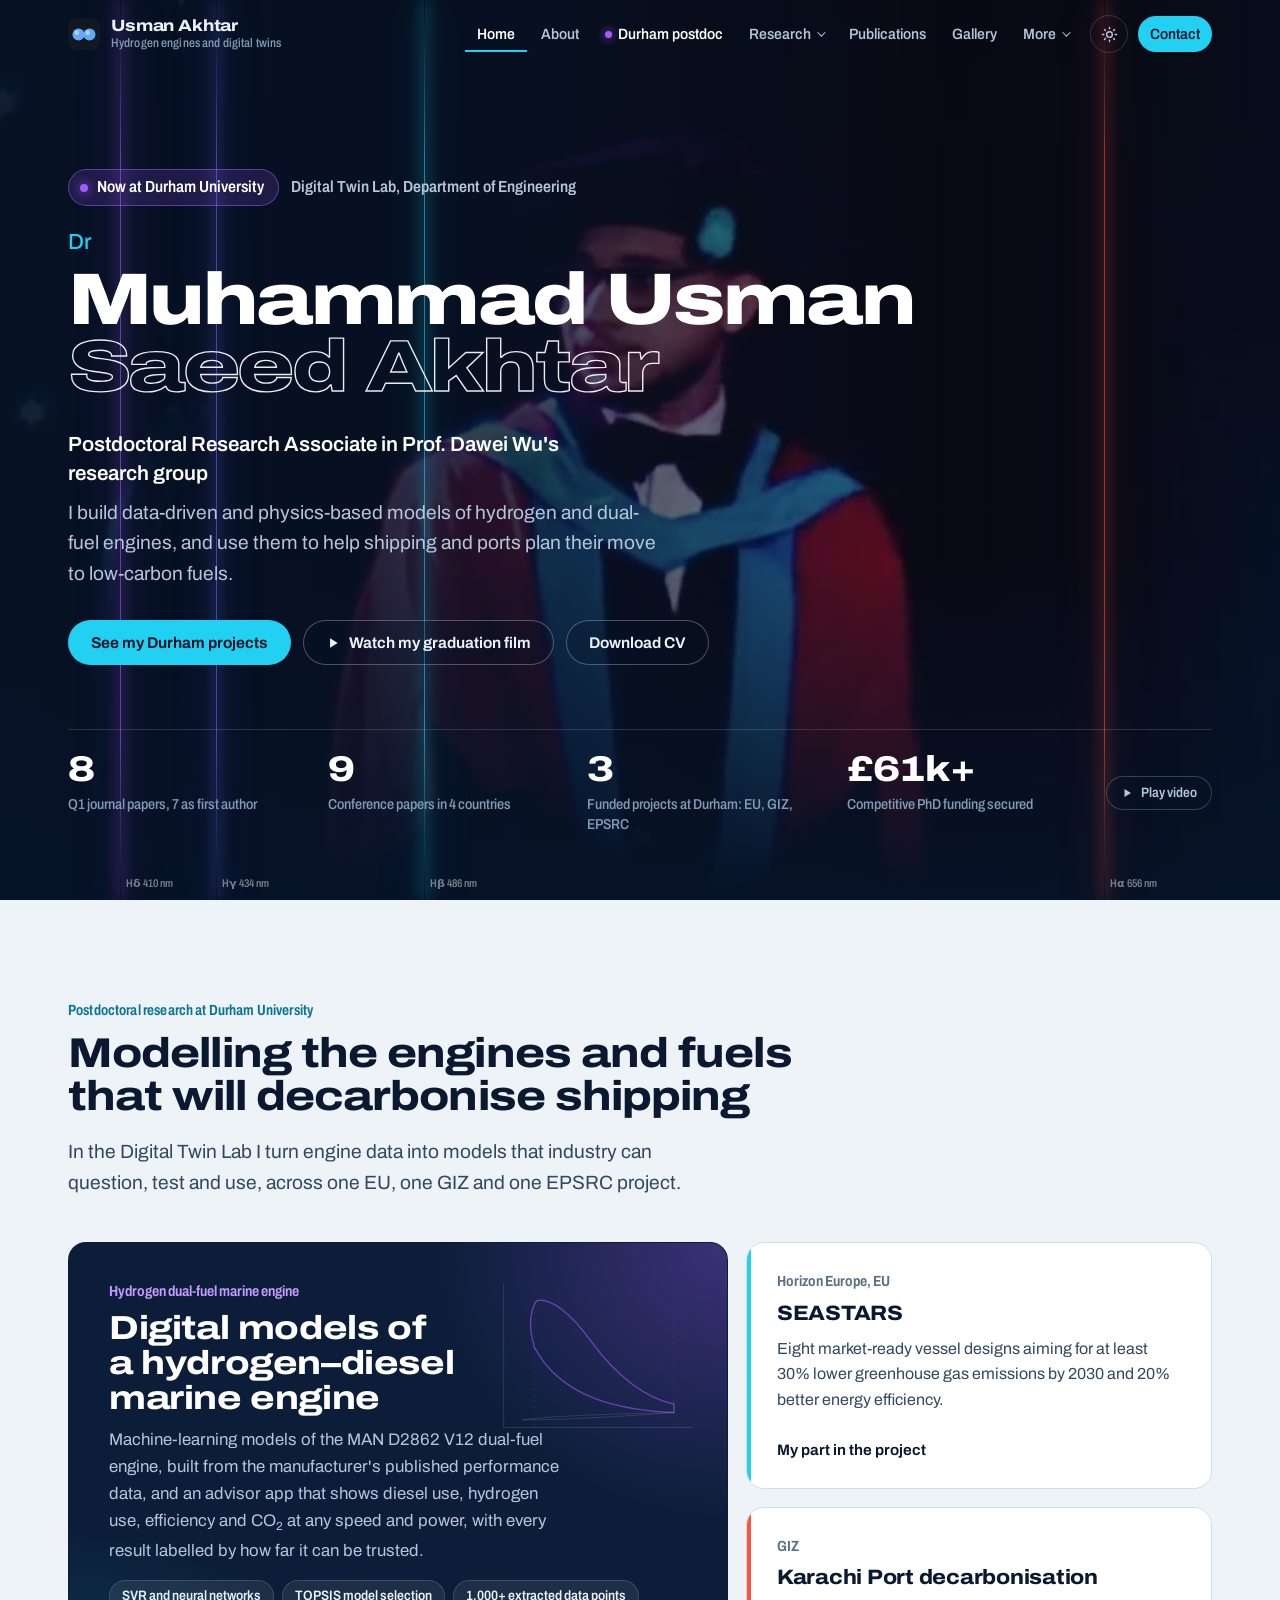
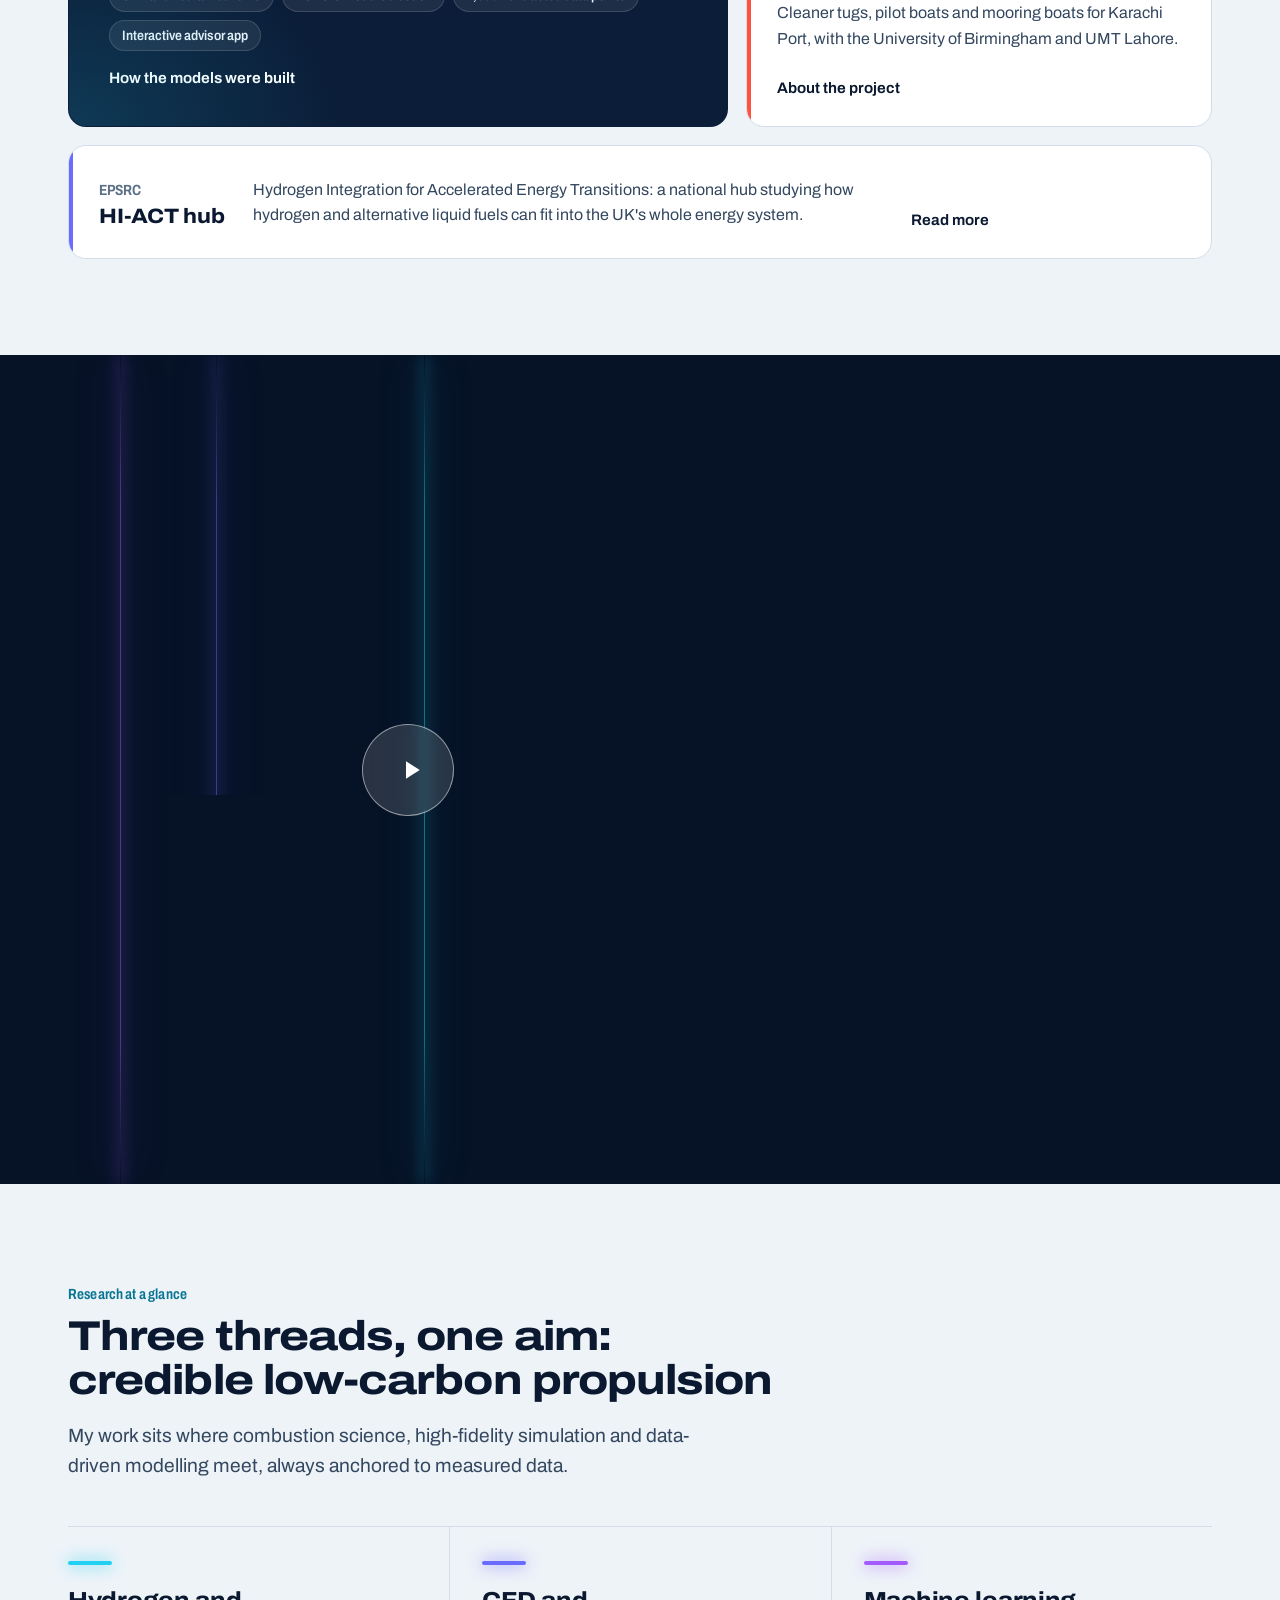
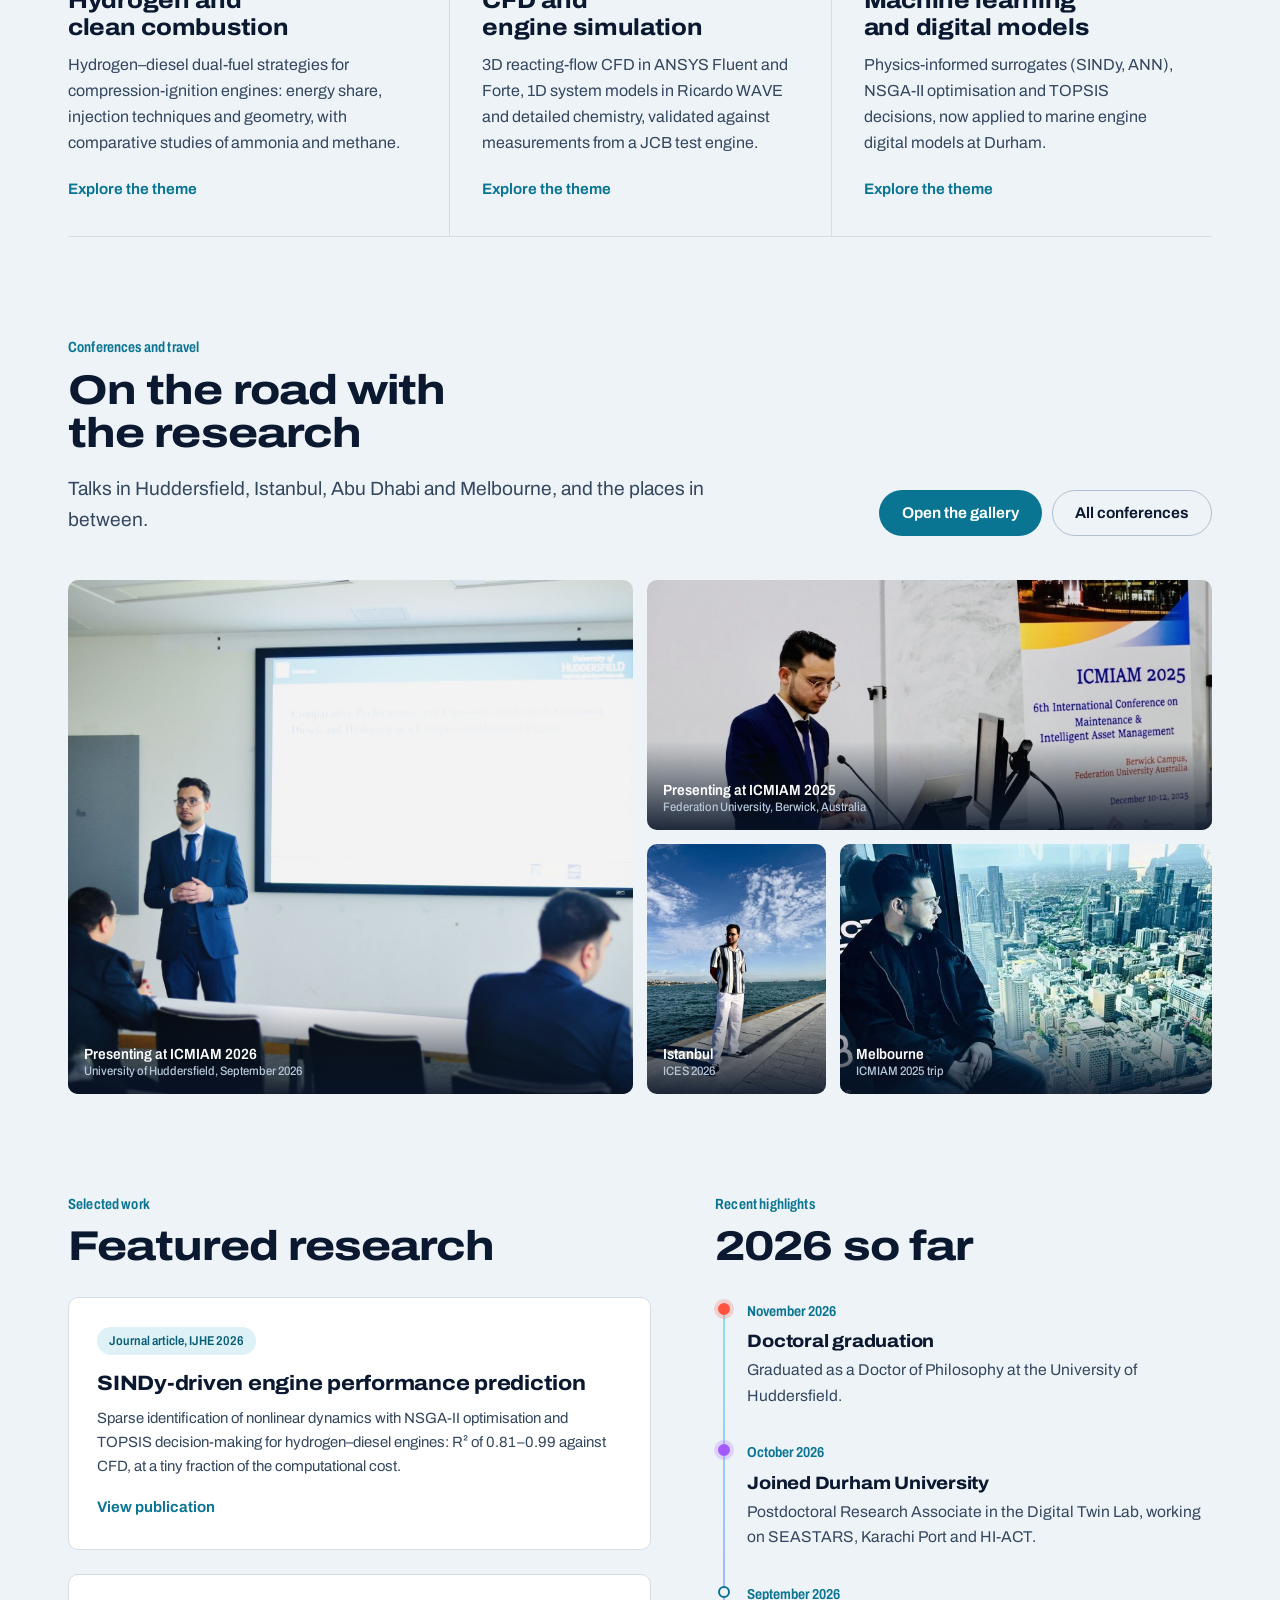
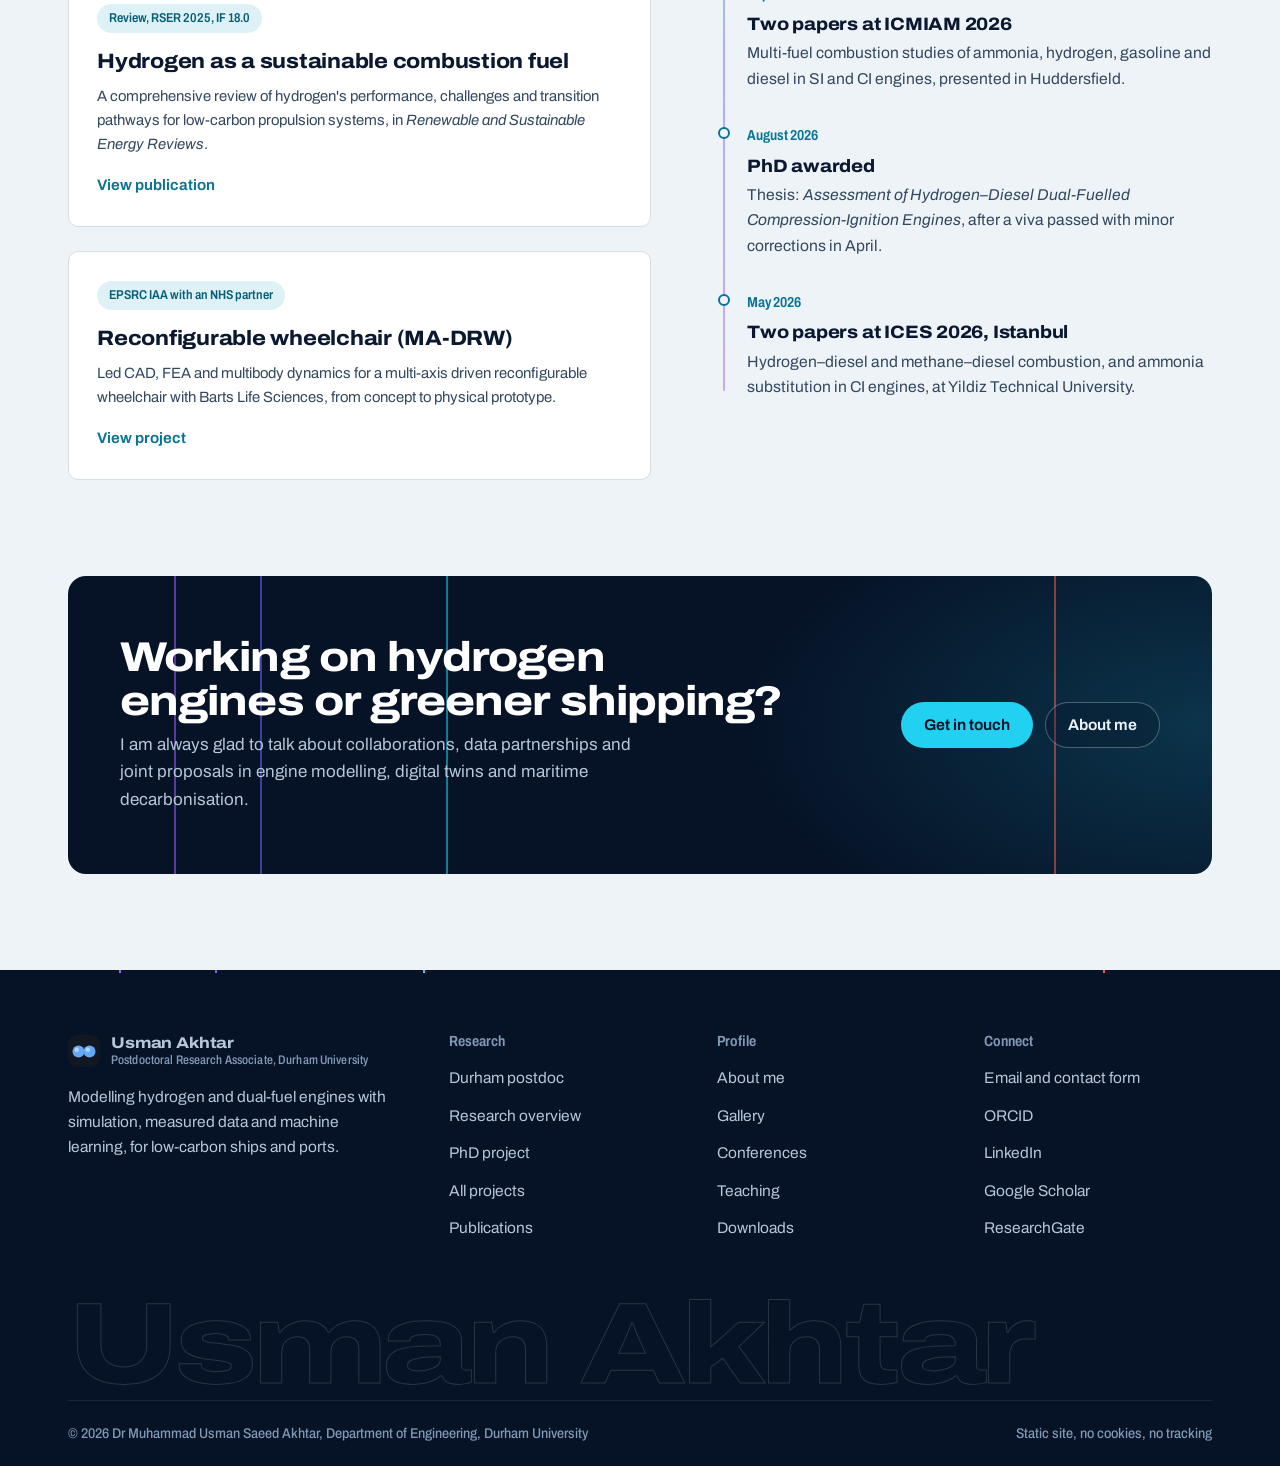
==== index.html @ 1037f721 "First version of portfolio" ====
<!DOCTYPE html>
<html lang="en-GB" data-theme="light">
<head>
<meta charset="UTF-8">
<meta name="viewport" content="width=device-width, initial-scale=1.0">
<title>Dr Muhammad Usman Saeed Akhtar | Postdoctoral Researcher, Durham University</title>
<meta name="description" content="Portfolio of Dr Muhammad Usman Saeed Akhtar, Postdoctoral Research Associate in the Digital Twin Lab at Durham University: hydrogen and dual-fuel engine modelling, digital twins and maritime decarbonisation.">
<meta name="author" content="Dr Muhammad Usman Saeed Akhtar">
<link rel="canonical" href="https://your-domain.example/index.html">
<meta property="og:type" content="website">
<meta property="og:title" content="Dr Muhammad Usman Saeed Akhtar | Postdoctoral Researcher, Durham University">
<meta property="og:description" content="Portfolio of Dr Muhammad Usman Saeed Akhtar, Postdoctoral Research Associate in the Digital Twin Lab at Durham University: hydrogen and dual-fuel engine modelling, digital twins and maritime decarbonisation.">
<meta property="og:url" content="https://your-domain.example/index.html">
<meta property="og:image" content="https://your-domain.example/assets/images/og-cover.jpg">
<meta property="og:image:width" content="1200">
<meta property="og:image:height" content="630">
<meta name="twitter:card" content="summary_large_image">
<meta name="twitter:title" content="Dr Muhammad Usman Saeed Akhtar | Postdoctoral Researcher, Durham University">
<meta name="twitter:description" content="Portfolio of Dr Muhammad Usman Saeed Akhtar, Postdoctoral Research Associate in the Digital Twin Lab at Durham University: hydrogen and dual-fuel engine modelling, digital twins and maritime decarbonisation.">
<meta name="twitter:image" content="https://your-domain.example/assets/images/og-cover.jpg">
<meta name="theme-color" content="#061226">
<link rel="icon" href="assets/images/favicon.svg" type="image/svg+xml">
<link rel="icon" href="assets/images/favicon-32.png" sizes="32x32" type="image/png">
<link rel="apple-touch-icon" href="assets/images/apple-touch-icon.png">
<link rel="manifest" href="site.webmanifest">
<script>(function(){var d=document.documentElement,t="light";try{t=localStorage.getItem("theme")||(matchMedia("(prefers-color-scheme: dark)").matches?"dark":"light")}catch(e){}d.setAttribute("data-theme",t);if(!matchMedia("(prefers-reduced-motion: reduce)").matches)d.classList.add("ignite")})();</script>
<link rel="stylesheet" href="css/fonts.css">
<link rel="stylesheet" href="css/styles.css">
</head>
<body>
<a class="skip-link" href="#main">Skip to content</a>
<header class="site-header is-over">
  <div class="wrap nav">
    <a class="brand" href="index.html">
      <img src="assets/images/favicon.svg" alt="" width="32" height="32">
      <span>Usman Akhtar<small>Hydrogen engines and digital twins</small></span>
    </a>
    <button class="nav-burger" aria-label="Open menu" aria-expanded="false"><span></span><span></span><span></span></button>
    <ul class="nav-links">
      <li><a href="index.html" aria-current="page">Home</a></li>
      <li><a href="about.html">About</a></li>
      <li><a class="nav-durham" href="durham.html">Durham postdoc</a></li>
      <li class="has-sub">
        <button class="sub-toggle" aria-expanded="false" aria-haspopup="true">Research</button>
        <ul class="sub">
          <li><a href="research.html">Research overview</a></li>
          <li><a href="phd-project.html">PhD project</a></li>
          <li><a href="projects.html">All projects</a></li>
        </ul>
      </li>
      <li><a href="publications.html">Publications</a></li>
      <li><a href="gallery.html">Gallery</a></li>
      <li class="has-sub">
        <button class="sub-toggle" aria-expanded="false" aria-haspopup="true">More</button>
        <ul class="sub">
          <li><a href="conferences.html">Conferences</a></li>
          <li><a href="teaching.html">Teaching</a></li>
          <li><a href="expertise.html">Expertise and software</a></li>
          <li><a href="achievements.html">Awards and development</a></li>
          <li><a href="downloads.html">Downloads</a></li>
        </ul>
      </li>
      <li class="nav-actions">
        <button class="theme-toggle" aria-label="Switch to dark mode">
          <svg class="sun" width="17" height="17" viewBox="0 0 24 24" fill="none" stroke="currentColor" stroke-width="2" stroke-linecap="round" aria-hidden="true"><circle cx="12" cy="12" r="4"/><path d="M12 2v2m0 16v2M4.9 4.9l1.4 1.4m11.4 11.4 1.4 1.4M2 12h2m16 0h2M4.9 19.1l1.4-1.4M17.7 6.3l1.4-1.4"/></svg>
          <svg class="moon" width="16" height="16" viewBox="0 0 24 24" fill="none" stroke="currentColor" stroke-width="2" stroke-linecap="round" stroke-linejoin="round" aria-hidden="true"><path d="M21 12.8A9 9 0 1 1 11.2 3a7 7 0 0 0 9.8 9.8Z"/></svg>
        </button>
        <a class="btn btn-primary btn-sm nav-contact" href="contact.html">Contact</a>
      </li>
    </ul>
  </div>
</header>
<main id="main">
<section class="hero-cinema" aria-labelledby="hero-title">
  <div class="hero-video" aria-hidden="true">
    <video autoplay muted loop playsinline preload="auto" poster="assets/video/hero-loop-poster.jpg">
      <source src="assets/video/hero-loop.mp4" type="video/mp4">
    </video>
  </div>
  <div class="spectra" aria-hidden="true"><i></i><i></i><i></i><i></i></div>
  <div class="spectra-legend" aria-hidden="true"><span style="left:9.375%">H&delta; 410 nm</span><span style="left:16.875%">H&gamma; 434 nm</span><span style="left:33.125%">H&beta; 486 nm</span><span style="left:86.25%">H&alpha; 656 nm</span></div>
  <div class="wrap hero-inner">
    <p class="hero-kicker"><span class="live">Now at Durham University</span> Digital Twin Lab, Department of Engineering</p>
    <h1 class="hero-name" id="hero-title"><span class="dr">Dr</span><span class="ln">Muhammad Usman</span><span class="ln">Saeed Akhtar</span></h1>
    <p class="hero-role">Postdoctoral Research Associate in Prof. Dawei Wu's research group</p>
    <p class="lead">I build data-driven and physics-based models of hydrogen and dual-fuel engines, and use them to help shipping and ports plan their move to low-carbon fuels.</p>
    <div class="hero-ctas">
      <a class="btn btn-primary" href="durham.html">See my Durham projects</a>
      <a class="btn btn-ghost" href="#film">
        <svg width="14" height="14" viewBox="0 0 24 24" fill="currentColor" aria-hidden="true"><path d="M7 4v16l13-8z"/></svg>
        Watch my graduation film
      </a>
      <a class="btn btn-ghost" href="assets/downloads/Muhammad-Usman-Saeed-Akhtar-CV.pdf" download>Download CV</a>
    </div>
    <div class="hero-foot">
      <div class="readout"><b>8</b><span>Q1 journal papers, 7 as first author</span></div>
      <div class="readout"><b>9</b><span>Conference papers in 4 countries</span></div>
      <div class="readout"><b>3</b><span>Funded projects at Durham: EU, GIZ, EPSRC</span></div>
      <div class="readout"><b>&pound;61k+</b><span>Competitive PhD funding secured</span></div>
      <button class="video-toggle" type="button" aria-pressed="false">
        <svg class="vt-pause" width="12" height="12" viewBox="0 0 24 24" fill="currentColor" aria-hidden="true"><path d="M6 4h4v16H6zM14 4h4v16h-4z"/></svg>
        <svg class="vt-play" width="12" height="12" viewBox="0 0 24 24" fill="currentColor" aria-hidden="true" style="display:none"><path d="M7 4v16l13-8z"/></svg>
        <span class="vt-label">Pause video</span>
      </button>
    </div>
  </div>
</section>

<section class="section" id="durham">
  <div class="wrap">
    <div class="section-head">
      <p class="eyebrow">Postdoctoral research at Durham University</p>
      <h2>Modelling the engines and fuels that will decarbonise shipping</h2>
      <p class="lead">In the Digital Twin Lab I turn engine data into models that industry can question, test and use, across one EU, one GIZ and one EPSRC project.</p>
    </div>
    <div class="bento">
      <a class="tile tile-feature" href="durham.html#d2862">
        <span class="funder">Hydrogen dual-fuel marine engine</span>
        <h3>Digital models of a hydrogen&ndash;diesel marine engine</h3>
        <p>Machine-learning models of the MAN D2862 V12 dual-fuel engine, built from the manufacturer's published performance data, and an advisor app that shows diesel use, hydrogen use, efficiency and CO<sub>2</sub> at any speed and power, with every result labelled by how far it can be trusted.</p>
        <div class="chips-inline"><span>SVR and neural networks</span><span>TOPSIS model selection</span><span>1,000+ extracted data points</span><span>Interactive advisor app</span></div>
        <span class="go">How the models were built</span>
        <svg class="engine-svg" viewBox="0 0 420 320" fill="none" stroke="currentColor" stroke-width="2" aria-hidden="true">
          <path d="M50 20V290H405" stroke-width="1.5"/>
          <path d="M370 262C270 258 160 236 108 140C99 112 96 76 112 52C140 46 178 78 214 128C262 194 318 236 370 246Z" stroke="#A35BFF" stroke-width="2.6"/>
          <path d="M370 262C270 270 150 276 86 276C110 270 260 264 370 262" stroke-width="1.4"/>
          <path d="M108 30V290M370 30V290" stroke-dasharray="4 7" stroke-width="1"/>
        </svg>
      </a>
      <a class="tile tile-side" style="--tc:var(--h-beta)" href="durham.html#seastars">
        <span class="funder">Horizon Europe, EU</span>
        <h3>SEASTARS</h3>
        <p>Eight market-ready vessel designs aiming for at least 30% lower greenhouse gas emissions by 2030 and 20% better energy efficiency.</p>
        <span class="go">My part in the project</span>
      </a>
      <a class="tile tile-side" style="--tc:var(--h-alpha)" href="durham.html#karachi">
        <span class="funder">GIZ</span>
        <h3>Karachi Port decarbonisation</h3>
        <p>Cleaner tugs, pilot boats and mooring boats for Karachi Port, with the University of Birmingham and UMT Lahore.</p>
        <span class="go">About the project</span>
      </a>
      <a class="tile tile-wide" style="--tc:var(--h-gamma)" href="durham.html#hi-act">
        <div>
          <span class="funder">EPSRC</span>
          <h3>HI-ACT hub</h3>
        </div>
        <p>Hydrogen Integration for Accelerated Energy Transitions: a national hub studying how hydrogen and alternative liquid fuels can fit into the UK's whole energy system.</p>
        <span class="go">Read more</span>
      </a>
    </div>
  </div>
</section>

<section class="night film-band" id="film" aria-labelledby="film-title">
  <div class="spectra" aria-hidden="true"><i></i><i></i><i></i><i></i></div>
  <div class="wrap film-grid">
    <div class="film-frame">
      <img src="assets/video/graduation-film-poster.jpg" alt="Usman in red and blue doctoral robes on stage at his University of Huddersfield graduation" loading="lazy" width="1280" height="720">
      <button class="play" type="button" data-inline-video="assets/video/graduation-film-720.mp4" aria-label="Play the graduation film, about one minute, with sound">
        <span><svg width="30" height="30" viewBox="0 0 24 24" fill="currentColor" aria-hidden="true"><path d="M8 5v14l11-7z"/></svg></span>
        <em>Play film, 1 min, sound on</em>
      </button>
    </div>
    <div>
      <p class="eyebrow">Graduation film</p>
      <h2 class="film-title" id="film-title">From Bachelor's to PhD</h2>
      <p>Two graduations, four years apart, at the same university. A one-minute film of the day I graduated as a Doctor of Philosophy, cut together with the day I finished my BEng.</p>
      <ul class="journey">
        <li><b>July 2022</b><span>BEng (Hons) Mechanical Engineering, First Class</span></li>
        <li><b>August 2026</b><span>PhD awarded for research on hydrogen&ndash;diesel dual-fuel engines</span></li>
        <li><b>November 2026</b><span>Doctoral graduation, University of Huddersfield</span></li>
      </ul>
      <a class="btn btn-ghost" href="gallery.html">See all photos and clips</a>
    </div>
  </div>
</section>

<section class="section" style="padding-top:96px">
  <div class="wrap">
    <div class="section-head">
      <p class="eyebrow">Research at a glance</p>
      <h2>Three threads, one aim: credible low-carbon propulsion</h2>
      <p class="lead">My work sits where combustion science, high-fidelity simulation and data-driven modelling meet, always anchored to measured data.</p>
    </div>
    <div class="threads">
      <a class="thread" style="--tc:var(--h-beta)" href="research.html#hydrogen">
        <h3>Hydrogen and clean combustion</h3>
        <p>Hydrogen&ndash;diesel dual-fuel strategies for compression-ignition engines: energy share, injection techniques and geometry, with comparative studies of ammonia and methane.</p>
        <span class="more">Explore the theme</span>
      </a>
      <a class="thread" style="--tc:var(--h-gamma)" href="research.html#simulation">
        <h3>CFD and engine simulation</h3>
        <p>3D reacting-flow CFD in ANSYS Fluent and Forte, 1D system models in Ricardo WAVE and detailed chemistry, validated against measurements from a JCB test engine.</p>
        <span class="more">Explore the theme</span>
      </a>
      <a class="thread" style="--tc:var(--h-delta)" href="research.html#ml">
        <h3>Machine learning and digital models</h3>
        <p>Physics-informed surrogates (SINDy, ANN), NSGA-II optimisation and TOPSIS decisions, now applied to marine engine digital models at Durham.</p>
        <span class="more">Explore the theme</span>
      </a>
    </div>
  </div>
</section>

<section class="section" aria-labelledby="road-title">
  <div class="wrap">
    <div class="section-head" style="display:flex;justify-content:space-between;align-items:flex-end;gap:24px;flex-wrap:wrap;max-width:none">
      <div style="max-width:640px">
        <p class="eyebrow">Conferences and travel</p>
        <h2 id="road-title">On the road with the research</h2>
        <p class="lead">Talks in Huddersfield, Istanbul, Abu Dhabi and Melbourne, and the places in between.</p>
      </div>
      <div style="display:flex;gap:10px;flex-wrap:wrap">
        <a class="btn btn-primary" href="gallery.html">Open the gallery</a>
        <a class="btn btn-ghost" href="conferences.html">All conferences</a>
      </div>
    </div>
    <div class="mosaic">
      <figure class="m1">
        <img src="assets/images/gallery/icmiam26-5897-lg.jpg" alt="Usman presenting his paper to a seminar room at ICMIAM 2026" loading="lazy" width="1600" height="1068">
        <figcaption>Presenting at ICMIAM 2026<small>University of Huddersfield, September 2026</small></figcaption>
      </figure>
      <figure class="m2">
        <img src="assets/images/gallery/icmiam25-talk-lg.jpg" alt="Usman speaking at the podium in front of the ICMIAM 2025 banner" loading="lazy" width="1600" height="900">
        <figcaption>Presenting at ICMIAM 2025<small>Federation University, Berwick, Australia</small></figcaption>
      </figure>
      <figure class="m3">
        <img src="assets/images/gallery/ices26-2447-sm.jpg" alt="Usman on the Istanbul waterfront under a blue sky" loading="lazy" width="540" height="720">
        <figcaption>Istanbul<small>ICES 2026</small></figcaption>
      </figure>
      <figure class="m4">
        <img src="assets/images/gallery/icmiam25-9225-sm.jpg" alt="Usman looking out over Melbourne from a high observation deck" loading="lazy" width="540" height="720" style="object-position:50% 35%">
        <figcaption>Melbourne<small>ICMIAM 2025 trip</small></figcaption>
      </figure>
    </div>
  </div>
</section>

<section class="section">
  <div class="wrap split">
    <div>
      <p class="eyebrow">Selected work</p>
      <h2>Featured research</h2>
      <div class="grid mt-3">
        <a class="card" href="publications.html">
          <span class="badge badge-accent">Journal article, IJHE 2026</span>
          <h3 class="mt-2">SINDy-driven engine performance prediction</h3>
          <p class="small">Sparse identification of nonlinear dynamics with NSGA-II optimisation and TOPSIS decision-making for hydrogen&ndash;diesel engines: R&sup2; of 0.81&ndash;0.99 against CFD, at a tiny fraction of the computational cost.</p>
          <span class="more">View publication</span>
        </a>
        <a class="card" href="publications.html">
          <span class="badge badge-accent">Review, RSER 2025, IF 18.0</span>
          <h3 class="mt-2">Hydrogen as a sustainable combustion fuel</h3>
          <p class="small">A comprehensive review of hydrogen's performance, challenges and transition pathways for low-carbon propulsion systems, in <em>Renewable and Sustainable Energy Reviews</em>.</p>
          <span class="more">View publication</span>
        </a>
        <a class="card" href="projects.html#wheelchair">
          <span class="badge badge-accent">EPSRC IAA with an NHS partner</span>
          <h3 class="mt-2">Reconfigurable wheelchair (MA-DRW)</h3>
          <p class="small">Led CAD, FEA and multibody dynamics for a multi-axis driven reconfigurable wheelchair with Barts Life Sciences, from concept to physical prototype.</p>
          <span class="more">View project</span>
        </a>
      </div>
    </div>
    <div>
      <p class="eyebrow">Recent highlights</p>
      <h2>2026 so far</h2>
      <ul class="timeline mt-3">
        <li class="flame">
          <span class="tl-date">November 2026</span>
          <h3>Doctoral graduation</h3>
          <p>Graduated as a Doctor of Philosophy at the University of Huddersfield.</p>
        </li>
        <li class="durham">
          <span class="tl-date">October 2026</span>
          <h3>Joined Durham University</h3>
          <p>Postdoctoral Research Associate in the Digital Twin Lab, working on SEASTARS, Karachi Port and HI-ACT.</p>
        </li>
        <li>
          <span class="tl-date">September 2026</span>
          <h3>Two papers at ICMIAM 2026</h3>
          <p>Multi-fuel combustion studies of ammonia, hydrogen, gasoline and diesel in SI and CI engines, presented in Huddersfield.</p>
        </li>
        <li>
          <span class="tl-date">August 2026</span>
          <h3>PhD awarded</h3>
          <p>Thesis: <em>Assessment of Hydrogen&ndash;Diesel Dual-Fuelled Compression-Ignition Engines</em>, after a viva passed with minor corrections in April.</p>
        </li>
        <li>
          <span class="tl-date">May 2026</span>
          <h3>Two papers at ICES 2026, Istanbul</h3>
          <p>Hydrogen&ndash;diesel and methane&ndash;diesel combustion, and ammonia substitution in CI engines, at Yildiz Technical University.</p>
        </li>
      </ul>
    </div>
  </div>
</section>

<section class="section">
  <div class="wrap">
    <div class="cta-band">
      <div>
        <h2>Working on hydrogen engines or greener shipping?</h2>
        <p>I am always glad to talk about collaborations, data partnerships and joint proposals in engine modelling, digital twins and maritime decarbonisation.</p>
      </div>
      <div style="display:flex;gap:12px;flex-wrap:wrap">
        <a class="btn btn-primary" href="contact.html">Get in touch</a>
        <a class="btn btn-ghost" href="about.html">About me</a>
      </div>
    </div>
  </div>
</section>

<script type="application/ld+json">
{
  "@context": "https://schema.org",
  "@type": "Person",
  "name": "Muhammad Usman Saeed Akhtar",
  "honorificPrefix": "Dr",
  "jobTitle": "Postdoctoral Research Associate",
  "worksFor": { "@type": "CollegeOrUniversity", "name": "Durham University", "department": "Department of Engineering" },
  "alumniOf": { "@type": "CollegeOrUniversity", "name": "University of Huddersfield" },
  "knowsAbout": ["Hydrogen combustion", "Dual-fuel marine engines", "Digital twins", "Computational fluid dynamics", "Engine simulation", "Machine learning surrogate modelling", "Maritime decarbonisation"],
  "sameAs": ["https://orcid.org/0009-0002-7850-0737", "https://www.linkedin.com/in/dr-muhammad-usman-saeed-akhtar-phd-051b201b5/", "https://scholar.google.com/citations?user=2fQxxucAAAAJ&hl=en", "https://www.researchgate.net/profile/Muhammad-Akhtar-149"]
}
</script>
</main>
<footer class="site-footer">
  <div class="wrap">
    <div class="footer-grid">
      <div class="footer-brand">
        <a class="brand" href="index.html">
          <img src="assets/images/favicon.svg" alt="" width="32" height="32">
          <span>Usman Akhtar<small>Postdoctoral Research Associate, Durham University</small></span>
        </a>
        <p>Modelling hydrogen and dual-fuel engines with simulation, measured data and machine learning, for low-carbon ships and ports.</p>
      </div>
      <div>
        <h4>Research</h4>
        <ul>
          <li><a href="durham.html">Durham postdoc</a></li>
          <li><a href="research.html">Research overview</a></li>
          <li><a href="phd-project.html">PhD project</a></li>
          <li><a href="projects.html">All projects</a></li>
          <li><a href="publications.html">Publications</a></li>
        </ul>
      </div>
      <div>
        <h4>Profile</h4>
        <ul>
          <li><a href="about.html">About me</a></li>
          <li><a href="gallery.html">Gallery</a></li>
          <li><a href="conferences.html">Conferences</a></li>
          <li><a href="teaching.html">Teaching</a></li>
          <li><a href="downloads.html">Downloads</a></li>
        </ul>
      </div>
      <div>
        <h4>Connect</h4>
        <ul>
          <li><a href="contact.html">Email and contact form</a></li>
          <li><a href="https://orcid.org/0009-0002-7850-0737" rel="me noopener" target="_blank">ORCID</a></li>
          <li><a href="https://www.linkedin.com/in/dr-muhammad-usman-saeed-akhtar-phd-051b201b5/" rel="me noopener" target="_blank">LinkedIn</a></li>
          <li><a href="https://scholar.google.com/citations?user=2fQxxucAAAAJ&amp;hl=en" rel="noopener" target="_blank">Google Scholar</a></li>
          <li><a href="https://www.researchgate.net/profile/Muhammad-Akhtar-149" rel="noopener" target="_blank">ResearchGate</a></li>
        </ul>
      </div>
    </div>
    <div class="footer-sign" aria-hidden="true">Usman Akhtar</div>
    <div class="footer-bottom">
      <span>&copy; <span id="year">2026</span> Dr Muhammad Usman Saeed Akhtar, Department of Engineering, Durham University</span>
      <span>Static site, no cookies, no tracking</span>
    </div>
  </div>
</footer>
<button class="back-to-top" aria-label="Back to top">
  <svg width="16" height="16" viewBox="0 0 24 24" fill="none" stroke="currentColor" stroke-width="2.4" stroke-linecap="round" stroke-linejoin="round" aria-hidden="true"><path d="M12 19V5m-7 7 7-7 7 7"/></svg>
</button>
<script src="js/main.js"></script>
</body>
</html>
---- css/fonts.css ----
/* Archivo variable font (SIL Open Font Licence, see assets/fonts/OFL-Archivo.txt).
   Embedded as data so the site shows its proper typeface even when index.html
   is opened straight from the folder (browsers block font files on file://). */
@font-face { font-family: "Archivo"; font-style: normal; font-display: swap; font-weight: 100 900; font-stretch: 62% 125%;
  src: url([data-uri]) format("woff2");
  unicode-range: U+0000-00FF, U+0131, U+0152-0153, U+02BB-02BC, U+02C6, U+02DA, U+02DC, U+0304, U+0308, U+0329, U+2000-206F, U+20AC, U+2122, U+2191, U+2193, U+2212, U+2215, U+FEFF, U+FFFD; }
@font-face { font-family: "Archivo"; font-style: italic; font-display: swap; font-weight: 100 900; font-stretch: 62% 125%;
  src: url([data-uri]) format("woff2");
  unicode-range: U+0000-00FF, U+0131, U+0152-0153, U+02BB-02BC, U+02C6, U+02DA, U+02DC, U+0304, U+0308, U+0329, U+2000-206F, U+20AC, U+2122, U+2191, U+2193, U+2212, U+2215, U+FEFF, U+FFFD; }
@font-face { font-family: "Archivo"; font-style: normal; font-display: swap; font-weight: 100 900; font-stretch: 62% 125%;
  src: url(../assets/fonts/archivo-latin-ext-wdth-normal.woff2) format("woff2");
  unicode-range: U+0100-02BA, U+02BD-02C5, U+02C7-02CC, U+02CE-02D7, U+02DD-02FF, U+0304, U+0308, U+0329, U+1D00-1DBF, U+1E00-1E9F, U+1EF2-1EFF, U+2020, U+20A0-20AB, U+20AD-20C0, U+2113, U+2C60-2C7F, U+A720-A7FF; }
---- css/styles.css ----
/* ==========================================================================
   Dr Muhammad Usman Saeed Akhtar — portfolio
   Design direction: "the hydrogen fingerprint".
   Deep marine night meets the four visible emission lines of hydrogen
   (H-delta 410 nm, H-gamma 434 nm, H-beta 486 nm, H-alpha 656 nm).
   The lines are the site's signature: they run through every dark band,
   placed at their true wavelength positions on a 380 to 700 nm scale.
   One type family (Archivo, variable width): expanded for display,
   normal for reading, condensed for small labels.
   ========================================================================== */

/* @font-face rules live in css/fonts.css */

/* ---------- 1. Tokens ---------- */
:root {
  /* hydrogen emission lines */
  --h-delta: #A35BFF;   /* 410 nm */
  --h-gamma: #6B6BFF;   /* 434 nm */
  --h-beta:  #22D1F2;   /* 486 nm */
  --h-alpha: #FF5340;   /* 656 nm */

  /* marine night (always-dark bands) */
  --abyss: #061226;
  --hull: #0B1D38;
  --deck: #17304F;
  --night-ink: #EAF2FA;
  --night-ink-2: #B5C6D9;
  --night-muted: #8099B4;

  /* light theme */
  --bg: #EEF3F8;
  --surface: #FFFFFF;
  --surface-2: #E3EBF4;
  --ink: #0A1830;
  --ink-2: #33475F;
  --muted: #5B6F86;
  --line: #D3DDE8;
  --line-strong: #AFC0D2;
  --accent: #0A7593;
  --accent-ink: #075E77;
  --accent-soft: #DDF1F7;
  --flame: #C2321F;
  --ok: #17845A;

  --radius-lg: 18px;
  --radius: 10px;
  --radius-sm: 6px;
  --font: "Archivo", "Archivo Variable", "Segoe UI", system-ui, -apple-system, Roboto, sans-serif;
  --wrap: 1200px;
  --header-h: 68px;
  --spectrum-lines:
    linear-gradient(90deg, transparent calc(9.375% - 1px), var(--h-delta) calc(9.375% - 1px), var(--h-delta) calc(9.375% + 1px), transparent calc(9.375% + 1px)),
    linear-gradient(90deg, transparent calc(16.875% - 1px), var(--h-gamma) calc(16.875% - 1px), var(--h-gamma) calc(16.875% + 1px), transparent calc(16.875% + 1px)),
    linear-gradient(90deg, transparent calc(33.125% - 1px), var(--h-beta) calc(33.125% - 1px), var(--h-beta) calc(33.125% + 1px), transparent calc(33.125% + 1px)),
    linear-gradient(90deg, transparent calc(86.25% - 1px), var(--h-alpha) calc(86.25% - 1px), var(--h-alpha) calc(86.25% + 1px), transparent calc(86.25% + 1px));
}
[data-theme="dark"] {
  --bg: #071428;
  --surface: #0C1D37;
  --surface-2: #11284A;
  --ink: #EAF2FA;
  --ink-2: #BCCBDC;
  --muted: #8298B0;
  --line: #1B3354;
  --line-strong: #2A4A73;
  --accent: #3FD6F2;
  --accent-ink: #8BE6F7;
  --accent-soft: #0D2D45;
  --flame: #FF7A66;
  --ok: #43C98F;
}

/* ---------- 2. Base ---------- */
*, *::before, *::after { box-sizing: border-box; }
html { scroll-behavior: smooth; scroll-padding-top: calc(var(--header-h) + 18px); -webkit-text-size-adjust: 100%; }
body {
  margin: 0;
  background: var(--bg);
  color: var(--ink);
  font: 400 1.0625rem/1.62 var(--font);
  font-stretch: 100%;
  -webkit-font-smoothing: antialiased;
  text-rendering: optimizeLegibility;
}
img, video { max-width: 100%; height: auto; display: block; }
a { color: var(--accent); text-decoration: underline; text-decoration-thickness: 1px; text-underline-offset: 3px; text-decoration-color: color-mix(in srgb, currentColor 35%, transparent); }
a:hover { text-decoration-color: currentColor; }
:focus-visible { outline: 2px solid var(--h-beta); outline-offset: 3px; border-radius: 4px; }
::selection { background: var(--h-beta); color: var(--abyss); }

h1, h2, h3 { font-family: var(--font); font-stretch: 118%; font-weight: 760; line-height: 1.04; color: var(--ink); margin: 0 0 .45em; letter-spacing: -.022em; text-wrap: balance; }
h1 { font-size: clamp(2.3rem, 5.2vw, 4.1rem); }
h2 { font-size: clamp(1.75rem, 3.4vw, 2.6rem); }
h3 { font-size: 1.3rem; line-height: 1.18; font-stretch: 110%; letter-spacing: -.012em; }
h4 { font: 700 1rem/1.35 var(--font); font-stretch: 105%; margin: 0 0 .4em; }
p { margin: 0 0 1em; color: var(--ink-2); }
p:last-child { margin-bottom: 0; }
.lead { font-size: 1.2rem; line-height: 1.6; color: var(--ink-2); max-width: 60ch; }
strong { color: var(--ink); font-weight: 650; }
em { font-style: italic; }
sub { font-size: .7em; }
code { font-size: .9em; background: var(--surface-2); padding: .1em .35em; border-radius: 4px; }

ul.tick { list-style: none; padding: 0; margin: 0 0 1em; }
ul.tick li { padding: .32em 0 .32em 1.5em; position: relative; color: var(--ink-2); }
ul.tick li::before { content: ""; position: absolute; left: 0; top: 1em; width: .7em; height: 2px; background: var(--accent); }

.skip-link { position: absolute; left: -999px; top: 8px; background: var(--h-beta); color: var(--abyss); padding: .6em 1em; border-radius: 8px; z-index: 300; font-weight: 700; }
.skip-link:focus { left: 8px; }

/* ---------- 3. Layout ---------- */
.wrap { max-width: var(--wrap); margin: 0 auto; padding: 0 28px; }
.section { padding: 96px 0; }
.section + .section { padding-top: 0; }
.section-head { max-width: 760px; margin-bottom: 44px; }
.section-head .lead { margin-top: 4px; }
.grid { display: grid; gap: 24px; }
.cols-2 { grid-template-columns: repeat(2, 1fr); }
.cols-3 { grid-template-columns: repeat(3, 1fr); }
.cols-4 { grid-template-columns: repeat(4, 1fr); }
.split { display: grid; grid-template-columns: 1.08fr .92fr; gap: 64px; align-items: start; }
@media (max-width: 960px) {
  .cols-3, .cols-4 { grid-template-columns: repeat(2, 1fr); }
  .split { grid-template-columns: 1fr; gap: 40px; }
}
@media (max-width: 640px) {
  .wrap { padding: 0 20px; }
  .cols-2, .cols-3, .cols-4 { grid-template-columns: 1fr; }
  .section { padding: 64px 0; }
}

/* small label above a heading: sentence case, condensed */
.eyebrow {
  display: inline-block;
  font: 650 .92rem/1.2 var(--font);
  font-stretch: 78%;
  letter-spacing: .01em;
  color: var(--accent);
  margin-bottom: 12px;
}

/* the spectral strip: a recurring signature divider */
.reaction {
  position: relative;
  display: flex; justify-content: space-between; align-items: center; gap: 16px; flex-wrap: wrap;
  padding: 18px 0;
  border-top: 1px solid var(--line);
  border-bottom: 1px solid var(--line);
  font: 550 .95rem/1.45 var(--font);
  font-stretch: 85%;
  color: var(--muted);
}
.reaction::before {
  content: ""; position: absolute; left: 0; right: 0; top: -1px; height: 7px;
  background: var(--spectrum-lines); opacity: .9;
}
.reaction .rx { color: var(--ink-2); }
.reaction .rx b { color: var(--accent); font-weight: 650; }

/* ---------- 4. Header (always night) ---------- */
.site-header {
  position: sticky; top: 0; z-index: 100;
  background: color-mix(in srgb, var(--abyss) 88%, transparent);
  backdrop-filter: blur(14px) saturate(140%);
  -webkit-backdrop-filter: blur(14px) saturate(140%);
  border-bottom: 1px solid rgba(255, 255, 255, .07);
  color: var(--night-ink);
  transition: background-color .3s ease, border-color .3s ease;
}
.site-header.is-over { position: fixed; left: 0; right: 0; background: transparent; border-bottom-color: transparent; backdrop-filter: none; -webkit-backdrop-filter: none; }
.site-header.is-over.scrolled { background: color-mix(in srgb, var(--abyss) 88%, transparent); border-bottom-color: rgba(255,255,255,.07); backdrop-filter: blur(14px) saturate(140%); -webkit-backdrop-filter: blur(14px) saturate(140%); }
.nav { display: flex; align-items: center; gap: 20px; height: var(--header-h); }
.brand { display: flex; align-items: center; gap: 11px; color: var(--night-ink); text-decoration: none; font: 760 1.02rem/1.1 var(--font); font-stretch: 115%; letter-spacing: -.01em; }
.brand:hover { color: #fff; }
.brand img { width: 32px; height: 32px; border-radius: 9px; }
.brand small { display: block; font: 550 .78rem/1.2 var(--font); font-stretch: 80%; letter-spacing: .01em; color: var(--night-muted); margin-top: 2px; }
.nav-links { display: flex; align-items: center; gap: 2px; list-style: none; margin: 0 0 0 auto; padding: 0; }
.nav-links > li { position: relative; }
.nav-links a, .nav-links .sub-toggle {
  display: inline-flex; align-items: center; gap: 6px;
  font: 560 .93rem/1 var(--font); font-stretch: 92%;
  color: var(--night-ink-2); text-decoration: none;
  padding: 11px 12px; border-radius: 999px;
  background: none; border: 0; cursor: pointer;
}
.nav-links a:hover, .nav-links .sub-toggle:hover { color: #fff; background: rgba(255,255,255,.08); }
.nav-links a[aria-current="page"] { color: #fff; box-shadow: inset 0 -2px 0 var(--h-beta); border-radius: 0; }
.nav-links .nav-durham { color: #fff; }
.nav-links .nav-durham::before { content: ""; width: 7px; height: 7px; border-radius: 50%; background: var(--h-delta); box-shadow: 0 0 10px var(--h-delta); }
.sub-toggle::after { content: ""; width: 6px; height: 6px; border-right: 1.6px solid currentColor; border-bottom: 1.6px solid currentColor; transform: rotate(45deg) translateY(-2px); }
.sub {
  position: absolute; top: calc(100% + 8px); left: 0; min-width: 236px;
  background: var(--hull); border: 1px solid rgba(255,255,255,.1); border-radius: 12px;
  box-shadow: 0 24px 50px -20px rgba(0,0,0,.6); padding: 6px; margin: 0; list-style: none;
  opacity: 0; visibility: hidden; transform: translateY(-4px);
  transition: opacity .15s ease, transform .15s ease, visibility .15s;
}
.has-sub.open .sub { opacity: 1; visibility: visible; transform: none; }
.sub a { display: block; padding: 10px 12px; width: 100%; border-radius: 8px; }
.nav-links .sub a[aria-current="page"] { box-shadow: inset 2px 0 0 var(--h-beta); border-radius: 0 8px 8px 0; }
.nav-actions { display: flex; align-items: center; gap: 10px; margin-left: 8px; }
.theme-toggle {
  width: 38px; height: 38px; border-radius: 50%;
  border: 1px solid rgba(255,255,255,.16); background: transparent;
  color: var(--night-ink-2); cursor: pointer; display: grid; place-items: center;
}
.theme-toggle:hover { color: #fff; border-color: rgba(255,255,255,.4); }
.theme-toggle .moon, [data-theme="dark"] .theme-toggle .sun { display: none; }
[data-theme="dark"] .theme-toggle .moon { display: block; }
.nav-burger { display: none; width: 42px; height: 42px; border: 1px solid rgba(255,255,255,.18); background: transparent; border-radius: 10px; cursor: pointer; padding: 0; margin-left: auto; }
.nav-burger span { display: block; width: 18px; height: 2px; background: var(--night-ink); margin: 4px auto; border-radius: 2px; transition: transform .2s ease, opacity .2s ease; }

@media (max-width: 1080px) {
  .nav-burger { display: block; }
  .nav-links {
    position: fixed; inset: var(--header-h) 0 auto 0;
    max-height: calc(100dvh - var(--header-h)); overflow: auto;
    flex-direction: column; align-items: stretch; gap: 0;
    background: var(--abyss); border-bottom: 1px solid rgba(255,255,255,.08);
    padding: 10px 18px 24px; display: none;
  }
  body.nav-open .nav-links { display: flex; }
  body.nav-open .site-header.is-over { background: var(--abyss); }
  body.nav-open .nav-burger span:nth-child(1) { transform: translateY(6px) rotate(45deg); }
  body.nav-open .nav-burger span:nth-child(2) { opacity: 0; }
  body.nav-open .nav-burger span:nth-child(3) { transform: translateY(-6px) rotate(-45deg); }
  .nav-links a, .nav-links .sub-toggle { width: 100%; padding: 14px 10px; font-size: 1.05rem; border-radius: 8px; }
  .nav-links a[aria-current="page"] { box-shadow: inset 3px 0 0 var(--h-beta); }
  .sub { position: static; opacity: 1; visibility: visible; transform: none; box-shadow: none; border: 0; border-left: 1px solid rgba(255,255,255,.14); border-radius: 0; margin: 0 0 6px 14px; display: none; background: transparent; }
  .has-sub.open .sub { display: block; }
  .nav-actions { margin: 14px 0 0; }
}

/* ---------- 5. Buttons, badges, pills ---------- */
.btn {
  display: inline-flex; align-items: center; justify-content: center; gap: 9px;
  font: 650 .97rem/1 var(--font); font-stretch: 100%;
  padding: 14px 22px; border-radius: 999px; text-decoration: none;
  border: 1px solid transparent; cursor: pointer;
  transition: background-color .18s ease, color .18s ease, border-color .18s ease, transform .18s ease;
}
.btn:active { transform: translateY(1px); }
.btn-primary { background: var(--accent); color: #fff; }
.btn-primary:hover { background: var(--accent-ink); color: #fff; }
[data-theme="dark"] .btn-primary { color: var(--abyss); }
.btn-ghost { background: transparent; color: var(--ink); border-color: var(--line-strong); }
.btn-ghost:hover { border-color: var(--accent); color: var(--accent); }
.btn-sm { padding: 10px 16px; font-size: .88rem; }
.btn[aria-disabled="true"] { opacity: .55; cursor: not-allowed; }
.btn svg { flex: none; }

/* buttons on night bands */
.night .btn-primary, .hero-cinema .btn-primary, .site-header .btn-primary, .cta-band .btn-primary { background: var(--h-beta); color: var(--abyss); }
.night .btn-primary:hover, .hero-cinema .btn-primary:hover, .site-header .btn-primary:hover, .cta-band .btn-primary:hover { background: #7DE6F8; color: var(--abyss); }
.night .btn-ghost, .hero-cinema .btn-ghost, .cta-band .btn-ghost { color: var(--night-ink); border-color: rgba(255,255,255,.28); background: rgba(6,18,38,.25); }
.night .btn-ghost:hover, .hero-cinema .btn-ghost:hover, .cta-band .btn-ghost:hover { color: #fff; border-color: #fff; }

.badge {
  display: inline-block; font: 600 .8rem/1.15 var(--font); font-stretch: 85%;
  padding: 6px 11px; border-radius: 999px;
  background: var(--surface-2); color: var(--ink-2); border: 1px solid transparent;
}
.badge-accent { background: var(--accent-soft); color: var(--accent-ink); }
.badge-flame { color: var(--flame); border-color: currentColor; background: transparent; }
.status-pill {
  display: inline-flex; align-items: center; gap: 10px;
  font: 560 .92rem/1.4 var(--font); font-stretch: 92%;
  background: var(--surface); border: 1px solid var(--line);
  color: var(--ink-2); border-radius: 999px; padding: 8px 16px 8px 12px;
}
.status-pill .dot { width: 8px; height: 8px; border-radius: 50%; background: var(--h-delta); box-shadow: 0 0 0 4px color-mix(in srgb, var(--h-delta) 25%, transparent); flex: none; }

/* ---------- 6. Cards & entries ---------- */
.card {
  position: relative;
  background: var(--surface);
  border: 1px solid var(--line);
  border-radius: var(--radius);
  padding: 28px;
}
a.card, .card-link { display: block; color: inherit; text-decoration: none; transition: border-color .2s ease; }
a.card:hover { border-color: var(--accent); }
.card .eyebrow { margin-bottom: 10px; }
.card h3 { margin-bottom: .5em; }
.card-icon {
  width: 46px; height: 46px; border-radius: 12px;
  background: var(--accent-soft); color: var(--accent-ink);
  display: grid; place-items: center; margin-bottom: 18px;
}
.card-icon svg { width: 22px; height: 22px; }
.card .more, .more { font: 650 .95rem/1.2 var(--font); color: var(--accent); }

.pub {
  display: grid; grid-template-columns: 72px 1fr; gap: 22px;
  background: var(--surface); border: 1px solid var(--line);
  border-radius: var(--radius); padding: 26px; margin-bottom: 14px;
}
.pub-if { font: 780 1.15rem/1 var(--font); font-stretch: 112%; color: var(--accent); text-align: center; border-right: 1px solid var(--line); padding-right: 18px; }
.pub-if small { display: block; font: 600 .72rem/1.2 var(--font); font-stretch: 80%; color: var(--muted); margin-top: 6px; }
.pub h3 { font-size: 1.12rem; margin-bottom: 8px; }
.pub-meta { font: 550 .9rem/1.55 var(--font); font-stretch: 88%; color: var(--muted); margin-bottom: 10px; display: flex; flex-wrap: wrap; gap: 4px 14px; }
.pub-meta .journal { color: var(--ink-2); font-style: italic; font-stretch: 100%; }
.pub p { font-size: .97rem; margin-bottom: 10px; }
.pub-actions { display: flex; gap: 8px; flex-wrap: wrap; margin-top: 12px; }
.contribution { font-size: .93rem; color: var(--ink-2); border-left: 2px solid var(--accent); padding-left: 12px; }
@media (max-width: 640px) { .pub { grid-template-columns: 1fr; } .pub-if { border-right: 0; border-bottom: 1px solid var(--line); padding: 0 0 10px; text-align: left; } }

/* ---------- 7. Night bands & the spectral lines ---------- */
.night { background: var(--abyss); color: var(--night-ink); position: relative; isolation: isolate; }
.night h1, .night h2, .night h3, .night strong { color: #fff; }
.night p, .night .lead { color: var(--night-ink-2); }
.night .eyebrow { color: var(--h-beta); }
.night a:not(.btn) { color: #9BE8F8; }
.night .muted { color: var(--night-muted); }

.spectra { position: absolute; inset: 0; pointer-events: none; z-index: -1; overflow: hidden; }
.spectra i {
  position: absolute; top: 0; bottom: 0; width: 1px;
  background: linear-gradient(180deg, transparent 0%, var(--c) 18%, var(--c) 82%, transparent 100%);
  box-shadow: 0 0 14px 1px var(--c), 0 0 46px 2px color-mix(in srgb, var(--c) 55%, transparent);
  opacity: .5; transform-origin: top;
}
.spectra i:nth-child(1) { left: 9.375%;  --c: var(--h-delta); }
.spectra i:nth-child(2) { left: 16.875%; --c: var(--h-gamma); }
.spectra i:nth-child(3) { left: 33.125%; --c: var(--h-beta); }
.spectra i:nth-child(4) { left: 86.25%;  --c: var(--h-alpha); }

/* ---------- 8. Home hero (cinema) ---------- */
.hero-cinema {
  position: relative; min-height: 100vh; min-height: 100svh;
  display: flex; flex-direction: column; justify-content: flex-end;
  background: var(--abyss); color: var(--night-ink); overflow: hidden; isolation: isolate;
}
.hero-video { position: absolute; inset: 0; z-index: -3; }
.hero-video video, .hero-video img { width: 100%; height: 100%; object-fit: cover; }
.hero-cinema::before { /* legibility veil */
  content: ""; position: absolute; inset: 0; z-index: -2;
  background:
    linear-gradient(90deg, rgba(6,18,38,.94) 0%, rgba(6,18,38,.78) 42%, rgba(6,18,38,.35) 75%, rgba(6,18,38,.55) 100%),
    linear-gradient(0deg, rgba(6,18,38,1) 0%, rgba(6,18,38,0) 38%);
}
.hero-cinema .spectra { z-index: -1; }
.hero-cinema .spectra i { opacity: .62; }
.hero-inner { padding-top: calc(var(--header-h) + 64px); padding-bottom: 40px; }
.hero-kicker { display: flex; align-items: center; gap: 12px; flex-wrap: wrap; margin-bottom: 26px; font: 600 1rem/1.3 var(--font); font-stretch: 85%; color: var(--night-ink-2); }
.hero-kicker .live { display: inline-flex; align-items: center; gap: 9px; color: #fff; background: rgba(163,91,255,.16); border: 1px solid rgba(163,91,255,.5); padding: 7px 14px 7px 11px; border-radius: 999px; }
.hero-kicker .live::before { content: ""; width: 8px; height: 8px; border-radius: 50%; background: var(--h-delta); box-shadow: 0 0 12px var(--h-delta); }
.hero-name {
  font-size: clamp(2.1rem, 5.7vw, 5.6rem);
  font-stretch: 125%; font-weight: 820; line-height: .92; letter-spacing: -.035em;
  color: #fff; margin: 0 0 30px;
}
.hero-name .ln { white-space: nowrap; }
.hero-name .dr { display: block; font-size: max(.3em, 1.05rem); font-stretch: 100%; font-weight: 500; letter-spacing: 0; color: var(--h-beta); margin-bottom: .55em; line-height: 1; }
.hero-name .ln { display: block; }
.hero-name .ln + .ln { color: transparent; -webkit-text-stroke: 1.4px rgba(255,255,255,.92); }
.hero-role { font: 600 clamp(1.08rem, 1.6vw, 1.3rem)/1.4 var(--font); font-stretch: 100%; color: #fff; margin: 0 0 10px; max-width: 46ch; }
.hero-cinema .lead { color: var(--night-ink-2); max-width: 54ch; margin-bottom: 30px; }
.hero-ctas { display: flex; flex-wrap: wrap; gap: 12px; margin: 26px 0 0; }
.hero-foot {
  margin-top: 64px; padding: 22px 0 26px;
  border-top: 1px solid rgba(255,255,255,.14);
  display: grid; grid-template-columns: repeat(4, 1fr) auto; gap: 18px 28px; align-items: start;
}
.readout b { display: block; font: 800 clamp(1.7rem, 2.8vw, 2.4rem)/1 var(--font); font-stretch: 120%; color: #fff; letter-spacing: -.02em; font-variant-numeric: tabular-nums; }
.readout span { display: block; margin-top: 7px; font: 550 .9rem/1.35 var(--font); font-stretch: 85%; color: var(--night-muted); }
.video-toggle {
  display: inline-flex; align-items: center; gap: 8px; justify-self: end; align-self: center;
  font: 600 .85rem/1 var(--font); font-stretch: 85%; color: var(--night-ink-2);
  background: rgba(6,18,38,.4); border: 1px solid rgba(255,255,255,.2); border-radius: 999px; padding: 9px 14px; cursor: pointer;
}
.video-toggle:hover { color: #fff; border-color: rgba(255,255,255,.5); }
.spectra-legend { position: absolute; left: 0; right: 0; bottom: 6px; height: 16px; z-index: -1; pointer-events: none; font: 600 .7rem/1 var(--font); font-stretch: 80%; color: rgba(255,255,255,.45); }
.spectra-legend span { position: absolute; transform: translateX(6px); white-space: nowrap; }
@media (max-width: 960px) {
  .hero-foot { grid-template-columns: repeat(2, 1fr); }
  .video-toggle { justify-self: start; }
  .hero-cinema::before { background: linear-gradient(0deg, rgba(6,18,38,1) 0%, rgba(6,18,38,.82) 55%, rgba(6,18,38,.55) 100%); }
}
@media (max-width: 640px) {
  .hero-name { font-stretch: 100%; letter-spacing: -.03em; font-size: clamp(2.1rem, 10.4vw, 3rem); }
  .hero-name .ln { white-space: normal; }
  .hero-inner { padding-top: calc(var(--header-h) + 40px); }
  .hero-foot { margin-top: 40px; }
  .spectra-legend { display: none; }
}

/* page-load ignition: the one orchestrated moment */
.ignite .spectra i { animation: ignite 1.1s cubic-bezier(.2,.7,.2,1) both; }
.ignite .spectra i:nth-child(2) { animation-delay: .12s; }
.ignite .spectra i:nth-child(3) { animation-delay: .24s; }
.ignite .spectra i:nth-child(4) { animation-delay: .36s; }
.ignite .hero-name, .ignite .hero-role, .ignite .hero-kicker { animation: rise .9s .45s cubic-bezier(.2,.7,.2,1) both; }
.ignite .hero-cinema .lead, .ignite .hero-ctas { animation: rise .9s .62s cubic-bezier(.2,.7,.2,1) both; }
.ignite .hero-foot { animation: rise .9s .8s cubic-bezier(.2,.7,.2,1) both; }
@keyframes ignite { from { transform: scaleY(0); opacity: 0; } }
@keyframes rise { from { opacity: 0; transform: translateY(18px); } }

/* ---------- 9. Inner page hero ---------- */
.page-hero { position: relative; isolation: isolate; background: var(--abyss); color: var(--night-ink); padding: 96px 0 76px; overflow: hidden; }
.page-hero::after { content: ""; position: absolute; left: 0; right: 0; bottom: 0; height: 1px; background: rgba(255,255,255,.08); }
.page-hero h1 { color: #fff; max-width: 18ch; }
.page-hero strong, .page-hero b { color: #fff; }
.page-hero .lead { color: var(--night-ink-2); margin-top: 8px; }
.page-hero .eyebrow { color: var(--h-beta); }
.page-hero .status-pill { background: rgba(255,255,255,.05); border-color: rgba(255,255,255,.16); color: var(--night-ink-2); }
.page-hero a:not(.btn) { color: #9BE8F8; }
.page-hero .btn-ghost { color: var(--night-ink); border-color: rgba(255,255,255,.28); }
.page-hero .btn-primary { background: var(--h-beta); color: var(--abyss); }
.page-hero .bg-photo { position: absolute; inset: 0; z-index: -3; }
.page-hero .bg-photo img { width: 100%; height: 100%; object-fit: cover; }
.page-hero.has-photo::before { content: ""; position: absolute; inset: 0; z-index: -2; background: linear-gradient(90deg, rgba(6,18,38,.96) 0%, rgba(6,18,38,.82) 50%, rgba(6,18,38,.5) 100%); }
.page-hero + .section { padding-top: 76px; }
.page-hero.durham .spectra i:nth-child(1) { opacity: .9; }

/* ---------- 10. Stats (legacy) ---------- */
.stats { display: grid; grid-template-columns: repeat(4, 1fr); gap: 1px; background: var(--line); border: 1px solid var(--line); border-radius: var(--radius); overflow: hidden; }
.stat { background: var(--surface); padding: 26px 22px; }
.stat b { display: block; font: 800 2.2rem/1 var(--font); font-stretch: 120%; color: var(--ink); }
.stat span { display: block; margin-top: 8px; font: 550 .9rem/1.4 var(--font); font-stretch: 85%; color: var(--muted); }
@media (max-width: 960px) { .stats { grid-template-columns: repeat(2, 1fr); } }

/* ---------- 11. Timeline ---------- */
.timeline { position: relative; padding-left: 32px; list-style: none; margin: 0; }
.timeline::before { content: ""; position: absolute; left: 8px; top: 8px; bottom: 8px; width: 2px; background: linear-gradient(180deg, var(--h-beta), var(--h-gamma), var(--h-delta)); opacity: .5; border-radius: 2px; }
.timeline li { position: relative; padding: 0 0 30px; }
.timeline li:last-child { padding-bottom: 0; }
.timeline li::before { content: ""; position: absolute; left: -29px; top: 6px; width: 12px; height: 12px; border-radius: 50%; background: var(--bg); border: 2px solid var(--accent); }
.timeline li.flame::before { border-color: var(--h-alpha); background: var(--h-alpha); box-shadow: 0 0 0 4px color-mix(in srgb, var(--h-alpha) 22%, transparent); }
.timeline li.durham::before { border-color: var(--h-delta); background: var(--h-delta); box-shadow: 0 0 0 4px color-mix(in srgb, var(--h-delta) 22%, transparent); }
.timeline .tl-date { font: 650 .9rem/1 var(--font); font-stretch: 82%; color: var(--accent); }
.timeline h3 { font-size: 1.12rem; margin: 7px 0 5px; }
.timeline p { font-size: .98rem; margin: 0; }
.night .timeline li::before { background: var(--abyss); border-color: var(--h-beta); }
.night .timeline .tl-date { color: var(--h-beta); }

/* ---------- 12. Flow diagram (a real sequence) ---------- */
.flow { display: grid; grid-template-columns: repeat(6, 1fr); gap: 0; counter-reset: step; }
.flow-step { position: relative; background: var(--surface); border: 1px solid var(--line); padding: 20px 16px 18px; margin-right: 26px; border-radius: var(--radius-sm); }
.flow-step:last-child { margin-right: 0; }
.flow-step::after { content: ""; position: absolute; right: -20px; top: 50%; width: 14px; height: 2px; background: var(--accent); }
.flow-step:last-child::after { display: none; }
.flow-step b { display: block; font: 700 .98rem/1.3 var(--font); font-stretch: 100%; color: var(--ink); margin-bottom: 6px; }
.flow-step b::before { counter-increment: step; content: counter(step); display: grid; place-items: center; width: 26px; height: 26px; border-radius: 50%; background: var(--accent-soft); color: var(--accent-ink); font: 750 .8rem/1 var(--font); margin-bottom: 10px; }
.flow-step span { font-size: .9rem; color: var(--muted); line-height: 1.5; display: block; }
.flow.cols-5 { grid-template-columns: repeat(5, 1fr); }
@media (max-width: 1040px) {
  .flow, .flow.cols-5 { grid-template-columns: 1fr 1fr; gap: 22px 22px; }
  .flow-step { margin-right: 0; }
  .flow-step::after { display: none; }
}
@media (max-width: 640px) { .flow, .flow.cols-5 { grid-template-columns: 1fr; } }

/* ---------- 13. Skill bars ---------- */
.skill { background: var(--surface); border: 1px solid var(--line); border-radius: var(--radius-sm); padding: 18px 20px; }
.skill-top { display: flex; justify-content: space-between; align-items: baseline; gap: 10px; margin-bottom: 10px; }
.skill-top b { font: 700 1rem/1.3 var(--font); color: var(--ink); }
.skill-top span { font: 600 .82rem/1 var(--font); font-stretch: 82%; color: var(--accent); white-space: nowrap; }
.skill-bar { height: 6px; background: var(--surface-2); border-radius: 4px; overflow: hidden; }
.skill-bar i { display: block; height: 100%; width: 0; background: linear-gradient(90deg, var(--h-gamma), var(--h-beta)); border-radius: 4px; transition: width 1s cubic-bezier(.2,.7,.3,1); }
.skill p { font-size: .9rem; color: var(--muted); margin: 10px 0 0; }

/* ---------- 14. Filters & search ---------- */
.toolbar { display: flex; flex-wrap: wrap; gap: 12px; align-items: center; margin-bottom: 30px; }
.search-box { position: relative; flex: 1 1 260px; max-width: 380px; }
.search-box input { width: 100%; padding: 13px 16px 13px 42px; border: 1px solid var(--line-strong); border-radius: 999px; background: var(--surface); color: var(--ink); font: 400 1rem/1 var(--font); }
.search-box input::placeholder { color: var(--muted); }
.search-box svg { position: absolute; left: 15px; top: 50%; transform: translateY(-50%); width: 16px; height: 16px; color: var(--muted); }
.chips { display: flex; flex-wrap: wrap; gap: 8px; }
.chip { font: 600 .92rem/1 var(--font); font-stretch: 90%; padding: 10px 16px; border-radius: 999px; border: 1px solid var(--line-strong); background: var(--surface); color: var(--ink-2); cursor: pointer; }
.chip:hover { border-color: var(--accent); color: var(--accent); }
.chip[aria-pressed="true"] { background: var(--ink); border-color: var(--ink); color: var(--bg); }
.no-results { display: none; text-align: center; color: var(--muted); border: 1px dashed var(--line-strong); border-radius: var(--radius); padding: 34px; }
.filtering .no-results.show { display: block; }

/* ---------- 15. Panels & CTA ---------- */
.panel { background: var(--surface); border: 1px solid var(--line); border-radius: var(--radius-lg); padding: 34px; }
.panel-accent { background: var(--accent-soft); border-color: transparent; }
.cta-band {
  position: relative; isolation: isolate; overflow: hidden;
  background: var(--abyss); color: var(--night-ink);
  border-radius: var(--radius-lg); padding: 60px 52px;
  display: flex; justify-content: space-between; align-items: center; gap: 30px; flex-wrap: wrap;
}
.cta-band::before { content: ""; position: absolute; inset: 0; z-index: -1; background: var(--spectrum-lines); opacity: .55; filter: blur(.4px); }
.cta-band::after { content: ""; position: absolute; inset: 0; z-index: -1; background: radial-gradient(60% 120% at 100% 50%, rgba(34,209,242,.18), transparent 70%); }
.cta-band h2 { color: #fff; margin-bottom: 8px; }
.cta-band > div:first-child { flex: 1 1 460px; }
.cta-band > div:last-child { flex: none; }
.cta-band p { color: var(--night-ink-2); margin: 0; max-width: 54ch; }
@media (max-width: 640px) { .cta-band { padding: 40px 26px; } }

/* ---------- 16. Footer ---------- */
.site-footer { position: relative; isolation: isolate; background: var(--abyss); color: var(--night-ink-2); margin-top: 0; overflow: hidden; }
.site-footer::before { content: ""; position: absolute; left: 0; right: 0; top: 0; height: 3px; background: var(--spectrum-lines); }
.footer-grid { display: grid; grid-template-columns: 1.5fr 1fr 1fr 1fr; gap: 40px; padding: 64px 0 44px; }
.footer-grid h4 { font: 650 .92rem/1 var(--font); font-stretch: 82%; color: var(--night-muted); margin-bottom: 16px; }
.footer-grid ul { list-style: none; margin: 0; padding: 0; }
.footer-grid li { margin-bottom: 10px; }
.footer-grid a { color: var(--night-ink-2); font-size: .97rem; text-decoration: none; }
.footer-grid a:hover { color: #fff; text-decoration: underline; }
.footer-brand .brand { margin-bottom: 16px; }
.footer-brand p { font-size: .97rem; max-width: 36ch; color: var(--night-ink-2); }
.footer-sign { font: 800 clamp(2.6rem, 9vw, 7.5rem)/.85 var(--font); font-stretch: 125%; letter-spacing: -.04em; color: transparent; -webkit-text-stroke: 1px rgba(255,255,255,.14); white-space: nowrap; overflow: hidden; padding-bottom: 6px; user-select: none; }
.footer-bottom { border-top: 1px solid rgba(255,255,255,.08); padding: 22px 0; display: flex; justify-content: space-between; align-items: center; gap: 14px; flex-wrap: wrap; font: 500 .88rem/1.5 var(--font); font-stretch: 88%; color: var(--night-muted); }
@media (max-width: 960px) { .footer-grid { grid-template-columns: 1fr 1fr; } }
@media (max-width: 560px) { .footer-grid { grid-template-columns: 1fr; } }

/* ---------- 17. Forms ---------- */
.form-grid { display: grid; grid-template-columns: 1fr 1fr; gap: 16px; }
.form-grid .full { grid-column: 1 / -1; }
label { display: block; font: 650 .92rem/1 var(--font); color: var(--ink); margin-bottom: 8px; }
input[type="text"], input[type="email"], textarea, select { width: 100%; padding: 13px 15px; border: 1px solid var(--line-strong); border-radius: 10px; background: var(--surface); color: var(--ink); font: 400 1rem/1.5 var(--font); }
input:focus, textarea:focus { border-color: var(--accent); outline: none; box-shadow: 0 0 0 3px color-mix(in srgb, var(--accent) 22%, transparent); }
textarea { resize: vertical; min-height: 150px; }
.form-note { font-size: .9rem; color: var(--muted); }
@media (max-width: 640px) { .form-grid { grid-template-columns: 1fr; } }

/* ---------- 18. Figures ---------- */
.fig { position: relative; }
.fig-frame { position: relative; border-radius: var(--radius); overflow: hidden; background: var(--surface-2); }
.fig-frame img { width: 100%; }
.fig-frame::after { content: ""; position: absolute; left: 0; right: 0; bottom: 0; height: 4px; background: var(--spectrum-lines); }
.fig-caption { font: 500 .9rem/1.5 var(--font); font-stretch: 88%; color: var(--muted); margin-top: 12px; }
.fig-caption b { color: var(--ink-2); font-weight: 650; }

/* ---------- 19. Home: Durham bento ---------- */
.bento { display: grid; grid-template-columns: repeat(12, 1fr); grid-auto-rows: minmax(0, auto); gap: 18px; }
.tile {
  position: relative; display: flex; flex-direction: column; gap: 10px;
  border-radius: var(--radius-lg); padding: 30px; text-decoration: none; color: inherit;
  background: var(--surface); border: 1px solid var(--line); overflow: hidden; isolation: isolate;
}
.tile:hover { border-color: var(--tc, var(--accent)); }
.tile h3 { margin: 0; }
.tile p { margin: 0; font-size: 1rem; }
.tile .funder { font: 650 .92rem/1.2 var(--font); font-stretch: 82%; color: var(--muted); }
.tile-feature .funder { color: #C59BFF; }
.tile .go { margin-top: auto; padding-top: 10px; font: 650 .95rem/1 var(--font); color: var(--ink); }
.tile::before { content: ""; position: absolute; left: 0; top: 0; bottom: 0; width: 4px; background: var(--tc, var(--accent)); }
.tile-feature { grid-column: span 7; grid-row: span 2; background: var(--hull); border-color: transparent; color: var(--night-ink); padding: 40px; min-height: 420px; --tc: var(--h-delta); }
.tile-feature h3 { color: #fff; font-size: clamp(1.6rem, 2.6vw, 2.2rem); line-height: 1.05; font-stretch: 120%; }
.tile-feature p { color: var(--night-ink-2); font-size: 1.05rem; max-width: 46ch; }
.tile-feature .go { color: #fff; }
.tile-feature::before { width: 100%; height: 100%; background: radial-gradient(70% 90% at 100% 0%, rgba(163,91,255,.32), transparent 65%), radial-gradient(60% 60% at 0% 100%, rgba(34,209,242,.16), transparent 70%); }
.tile-feature .engine-svg { position: absolute; right: 26px; top: 30px; width: 34%; max-width: 250px; opacity: .55; z-index: -1; color: rgba(255,255,255,.3); }
.tile-feature h3 { max-width: 15ch; }
.tile-feature .chips-inline { display: flex; flex-wrap: wrap; gap: 8px; margin-top: 6px; }
.tile-feature .chips-inline span { font: 600 .85rem/1 var(--font); font-stretch: 88%; color: var(--night-ink); background: rgba(255,255,255,.08); border: 1px solid rgba(255,255,255,.14); padding: 8px 12px; border-radius: 999px; }
.tile-side { grid-column: span 5; }
.tile-wide { grid-column: span 12; flex-direction: row; align-items: center; gap: 28px; }
.tile-wide p { max-width: 70ch; }
@media (max-width: 960px) {
  .tile-feature, .tile-side, .tile-wide { grid-column: span 12; }
  .tile-feature { min-height: 0; }
  .tile-wide { flex-direction: column; align-items: flex-start; }
}

/* ---------- 20. Film band ---------- */
.film-band { padding: 104px 0; overflow: hidden; }
.film-grid { display: grid; grid-template-columns: 1.25fr .75fr; gap: 56px; align-items: center; }
.film-frame { position: relative; border-radius: var(--radius-lg); overflow: hidden; aspect-ratio: 16 / 9; background: #000; box-shadow: 0 40px 80px -40px rgba(0,0,0,.8); }
.film-frame img, .film-frame video { width: 100%; height: 100%; object-fit: cover; }
.play {
  position: absolute; inset: 0; display: grid; place-items: center; width: 100%;
  background: linear-gradient(0deg, rgba(6,18,38,.55), rgba(6,18,38,.05)); border: 0; cursor: pointer; color: #fff;
}
.play span { display: grid; place-items: center; width: 92px; height: 92px; border-radius: 50%; background: rgba(255,255,255,.14); border: 1px solid rgba(255,255,255,.5); backdrop-filter: blur(6px); -webkit-backdrop-filter: blur(6px); transition: transform .2s ease, background-color .2s ease; }
.play:hover span { transform: scale(1.06); background: var(--h-beta); color: var(--abyss); }
.play svg { margin-left: 5px; }
.play em { position: absolute; left: 22px; bottom: 18px; font: 600 .92rem/1 var(--font); font-style: normal; font-stretch: 88%; color: #fff; }
.film-title { font-size: clamp(2rem, 3.4vw, 2.9rem); font-stretch: 122%; line-height: .98; }
.journey { list-style: none; margin: 26px 0 30px; padding: 0; display: grid; gap: 14px; }
.journey li { display: grid; grid-template-columns: 124px 1fr; gap: 14px; padding-top: 14px; border-top: 1px solid rgba(255,255,255,.12); }
.journey b { font: 700 .95rem/1.3 var(--font); font-stretch: 85%; color: var(--h-beta); }
.journey span { color: var(--night-ink-2); font-size: .98rem; }
@media (max-width: 960px) { .film-grid { grid-template-columns: 1fr; gap: 36px; } }

/* ---------- 21. Photo mosaic (home) ---------- */
.mosaic { display: grid; grid-template-columns: repeat(6, 1fr); grid-template-rows: 250px 250px; gap: 14px; }
.mosaic figure { position: relative; margin: 0; border-radius: var(--radius); overflow: hidden; background: var(--surface-2); }
.mosaic figure img { width: 100%; height: 100%; object-fit: cover; transition: transform .6s cubic-bezier(.2,.7,.2,1); }
.mosaic figure:hover img { transform: scale(1.04); }
.mosaic figcaption { position: absolute; left: 0; right: 0; bottom: 0; padding: 40px 16px 14px; background: linear-gradient(0deg, rgba(6,18,38,.88), transparent); color: #fff; font: 600 .92rem/1.3 var(--font); font-stretch: 90%; }
.mosaic figcaption small { display: block; color: var(--night-ink-2); font-weight: 500; }
.mosaic .m1 { grid-column: span 3; grid-row: span 2; }
.mosaic .m2 { grid-column: span 3; }
.mosaic .m3 { grid-column: span 1; }
.mosaic .m4 { grid-column: span 2; }
@media (max-width: 960px) {
  .mosaic { grid-template-columns: repeat(2, 1fr); grid-template-rows: none; grid-auto-rows: 220px; }
  .mosaic .m1 { grid-column: span 2; grid-row: span 1; }
  .mosaic .m2, .mosaic .m3, .mosaic .m4 { grid-column: span 1; }
}

/* ---------- 22. Research threads (home) ---------- */
.threads { display: grid; grid-template-columns: repeat(3, 1fr); border-top: 1px solid var(--line); }
.thread { display: block; padding: 34px 32px 34px 0; text-decoration: none; color: inherit; border-bottom: 1px solid var(--line); position: relative; }
.thread + .thread { padding-left: 32px; border-left: 1px solid var(--line); }
.thread::before { content: ""; display: block; width: 44px; height: 4px; border-radius: 2px; background: var(--tc); margin-bottom: 22px; box-shadow: 0 0 16px var(--tc); }
.thread h3 { font-size: 1.45rem; }
.thread p { font-size: 1rem; }
.thread .more { display: inline-block; margin-top: 8px; }
.thread:hover h3 { color: var(--accent); }
@media (max-width: 960px) {
  .threads { grid-template-columns: 1fr; }
  .thread, .thread + .thread { padding: 28px 0; border-left: 0; }
}

/* ---------- 23. Durham page ---------- */
.facts { display: grid; grid-template-columns: repeat(3, auto); justify-content: start; margin-top: 34px; border-top: 1px solid rgba(255,255,255,.14); }
.facts div { padding: 18px 40px 0 0; }
.facts div + div { border-left: 1px solid rgba(255,255,255,.12); padding-left: 40px; }
.facts b { display: block; color: #fff; font: 700 1.05rem/1.3 var(--font); font-stretch: 105%; }
.facts span { display: block; color: var(--night-muted); font: 550 .9rem/1.3 var(--font); font-stretch: 85%; margin-bottom: 4px; }
@media (max-width: 960px) { .facts { grid-template-columns: 1fr; } .facts div, .facts div + div { border-left: 0; padding-left: 0; } }

.project { display: grid; grid-template-columns: 300px 1fr; gap: 48px; padding: 44px 0; border-top: 1px solid var(--line); }
.project:last-of-type { border-bottom: 1px solid var(--line); }
.project-head { position: relative; padding-left: 20px; }
.project-head::before { content: ""; position: absolute; left: 0; top: 4px; bottom: 4px; width: 4px; border-radius: 2px; background: var(--tc, var(--accent)); box-shadow: 0 0 18px var(--tc, var(--accent)); }
.project-head h3 { font-size: 1.6rem; font-stretch: 120%; }
.project-head .funder { font: 650 .95rem/1.35 var(--font); font-stretch: 85%; color: var(--muted); }
.project-body h4 { margin-top: 18px; }
.project-body h4:first-child { margin-top: 0; }
.project-body p { max-width: 70ch; }
@media (max-width: 860px) { .project { grid-template-columns: 1fr; gap: 20px; } }

.pipeline { margin-top: 28px; }
.limits { border-left: 3px solid var(--h-alpha); }
.toolset { display: flex; flex-wrap: wrap; gap: 10px; }
.toolset span { font: 600 .95rem/1 var(--font); font-stretch: 92%; padding: 11px 16px; border-radius: 999px; background: var(--surface); border: 1px solid var(--line); color: var(--ink-2); }

/* ---------- 24. Gallery ---------- */
.films { display: grid; grid-template-columns: 2fr 1fr 1fr; grid-template-rows: auto auto; gap: 16px; }
.clip { position: relative; margin: 0; border-radius: var(--radius); overflow: hidden; background: #000; cursor: pointer; border: 0; padding: 0; text-align: left; color: #fff; display: block; width: 100%; }
.clip img { width: 100%; height: 100%; object-fit: cover; opacity: .9; transition: opacity .2s ease, transform .6s ease; }
.clip:hover img { opacity: 1; transform: scale(1.03); }
.clip .clip-label { position: absolute; left: 0; right: 0; bottom: 0; padding: 40px 16px 14px; background: linear-gradient(0deg, rgba(6,18,38,.9), transparent); font: 650 .98rem/1.3 var(--font); font-stretch: 92%; }
.clip .clip-label small { display: block; font-weight: 500; color: var(--night-ink-2); }
.clip .clip-play { position: absolute; top: 14px; left: 14px; width: 42px; height: 42px; border-radius: 50%; display: grid; place-items: center; background: rgba(6,18,38,.55); border: 1px solid rgba(255,255,255,.4); }
.clip-main { grid-row: span 2; aspect-ratio: auto; min-height: 380px; }
.clip-main .clip-label { font-size: 1.3rem; font-stretch: 115%; padding: 60px 24px 22px; }
.clip-tall { aspect-ratio: 3 / 4; }
@media (max-width: 960px) {
  .films { grid-template-columns: 1fr 1fr; }
  .clip-main { grid-column: span 2; grid-row: auto; min-height: 0; aspect-ratio: 16 / 9; }
}

.gallery { columns: 3 300px; column-gap: 14px; }
@media (max-width: 640px) { .gallery { columns: 2; column-gap: 10px; } .gallery .shot { margin-bottom: 10px; } .gallery .shot figcaption { font-size: .8rem; } }
.gallery .shot { break-inside: avoid; margin: 0 0 14px; position: relative; border-radius: var(--radius); overflow: hidden; background: var(--surface-2); }
.gallery .shot button { display: block; width: 100%; padding: 0; border: 0; background: none; cursor: zoom-in; }
.gallery .shot img { width: 100%; height: auto; transition: transform .6s cubic-bezier(.2,.7,.2,1); }
.gallery .shot:hover img { transform: scale(1.03); }
.gallery .shot figcaption { padding: 10px 2px 2px; font: 550 .9rem/1.4 var(--font); font-stretch: 90%; color: var(--muted); background: var(--bg); }
.gallery .shot figcaption b { color: var(--ink); font-weight: 650; }
.set-head { display: flex; align-items: baseline; justify-content: space-between; gap: 20px; flex-wrap: wrap; margin: 0 0 18px; }
.set-head h3 { margin: 0; font-size: 1.5rem; }
.set-head p { margin: 0; color: var(--muted); }
.photo-set { margin-bottom: 56px; }
.photo-set:last-child { margin-bottom: 0; }

/* conference photo strip */
.conf-strip { display: grid; grid-template-columns: repeat(3, 1fr); gap: 8px; margin-top: 14px; }
.conf-strip img { width: 100%; aspect-ratio: 4 / 3; object-fit: cover; border-radius: var(--radius-sm); }

/* ---------- 25. Lightbox ---------- */
.lightbox { position: fixed; inset: 0; z-index: 500; background: rgba(3,9,20,.94); display: none; align-items: center; justify-content: center; padding: 60px 70px; }
.lightbox.open { display: flex; }
.lightbox figure { margin: 0; max-width: 100%; max-height: 100%; display: flex; flex-direction: column; align-items: center; }
.lightbox img, .lightbox video { max-width: min(1400px, 100%); max-height: calc(100vh - 150px); width: auto; height: auto; border-radius: 8px; background: #000; }
.lightbox figcaption { color: var(--night-ink-2); font: 550 1rem/1.4 var(--font); font-stretch: 92%; margin-top: 14px; text-align: center; }
.lb-btn { position: absolute; width: 50px; height: 50px; border-radius: 50%; border: 1px solid rgba(255,255,255,.25); background: rgba(255,255,255,.06); color: #fff; cursor: pointer; display: grid; place-items: center; }
.lb-btn:hover { background: rgba(255,255,255,.16); }
.lb-close { top: 16px; right: 16px; }
.lb-prev { left: 14px; top: 50%; transform: translateY(-50%); }
.lb-next { right: 14px; top: 50%; transform: translateY(-50%); }
@media (max-width: 640px) { .lightbox { padding: 64px 10px; } .lb-prev, .lb-next { top: auto; bottom: 12px; transform: none; } .lb-prev { left: calc(50% - 60px); } .lb-next { right: calc(50% - 60px); } }

/* ---------- 26. Utility & motion ---------- */
.back-to-top {
  position: fixed; right: 22px; bottom: 22px; z-index: 90;
  width: 46px; height: 46px; border-radius: 50%;
  background: var(--abyss); color: var(--h-beta); border: 1px solid rgba(34,209,242,.45); cursor: pointer;
  display: grid; place-items: center;
  opacity: 0; visibility: hidden; transform: translateY(8px); transition: .2s ease;
}
.back-to-top.show { opacity: 1; visibility: visible; transform: none; }
.reveal { opacity: 1; }

.mt-0 { margin-top: 0; } .mt-1 { margin-top: 8px; } .mt-2 { margin-top: 16px; } .mt-3 { margin-top: 28px; } .mt-4 { margin-top: 44px; }
.mb-2 { margin-bottom: 16px; } .mb-3 { margin-bottom: 28px; }
.muted { color: var(--muted); } .small { font-size: .93rem; }
.mono { font-stretch: 85%; }
.tag-row { display: flex; flex-wrap: wrap; gap: 7px; margin-top: 16px; }
.center { text-align: center; }
.visually-hidden { position: absolute !important; width: 1px; height: 1px; overflow: hidden; clip: rect(0 0 0 0); white-space: nowrap; }

.hero-draw path { display: none; }

@media (prefers-reduced-motion: reduce) {
  html { scroll-behavior: auto; }
  *, *::before, *::after { animation: none !important; transition: none !important; }
}
@media print {
  .site-header, .site-footer, .back-to-top, .hero-ctas, .theme-toggle, .hero-video, .spectra { display: none !important; }
  body { background: #fff; color: #000; }
  .night, .page-hero, .hero-cinema { background: #fff !important; color: #000 !important; }
}

/* fixes */
.nav-links a.btn[aria-current="page"] { box-shadow: none; border-radius: 999px; }
.clip-sm { aspect-ratio: 4 / 3; }
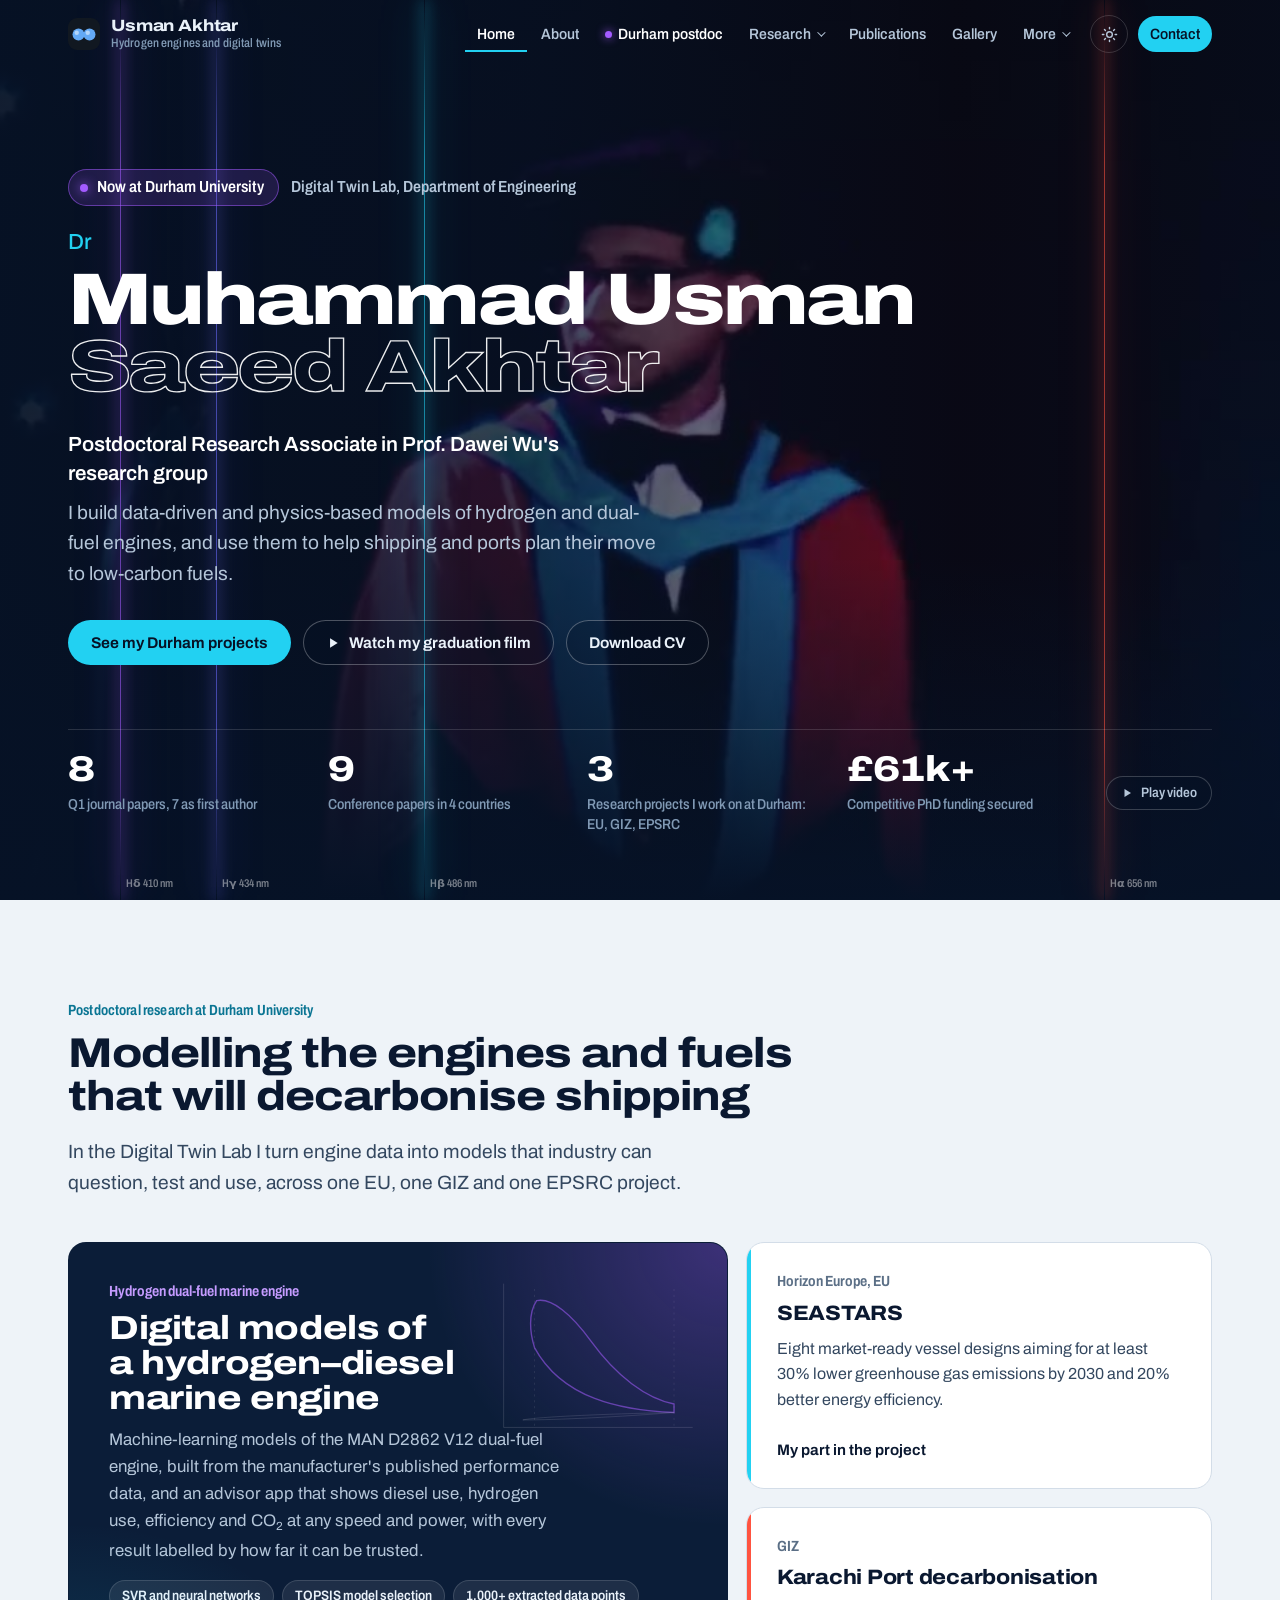
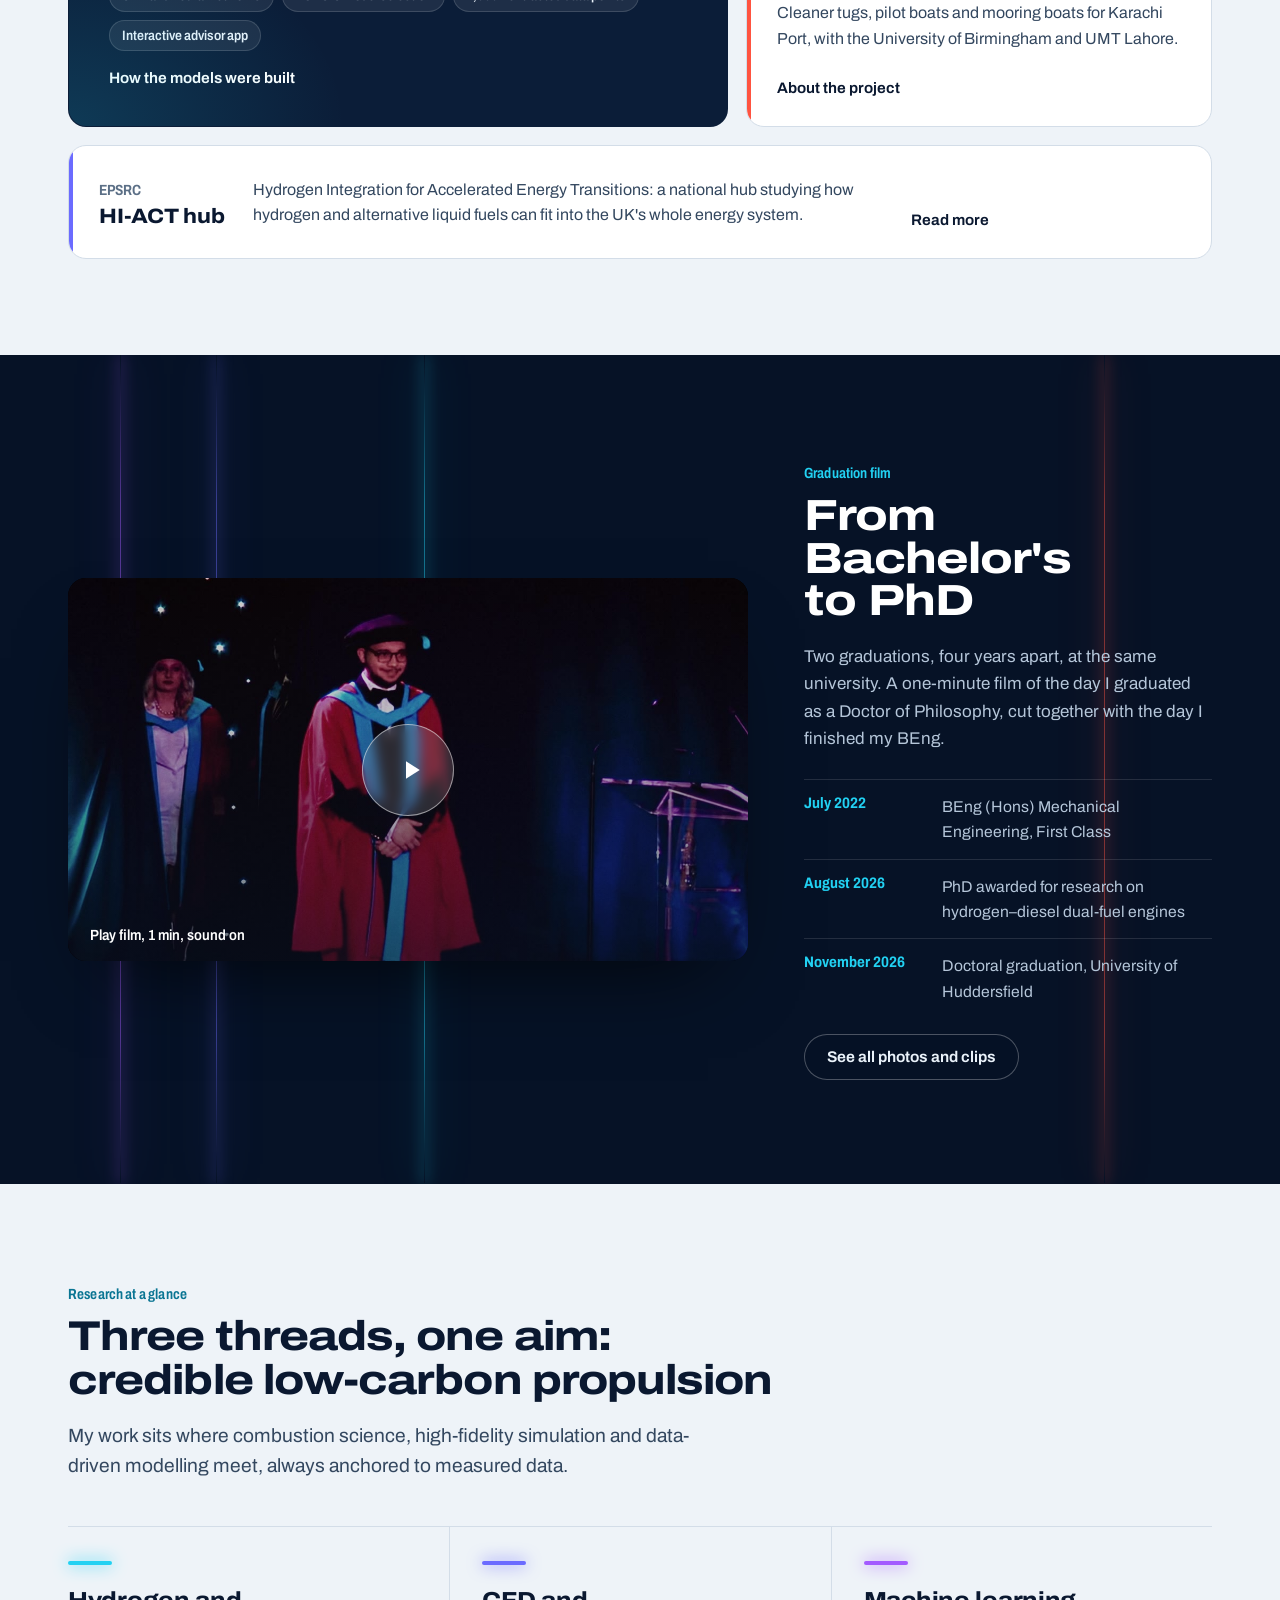
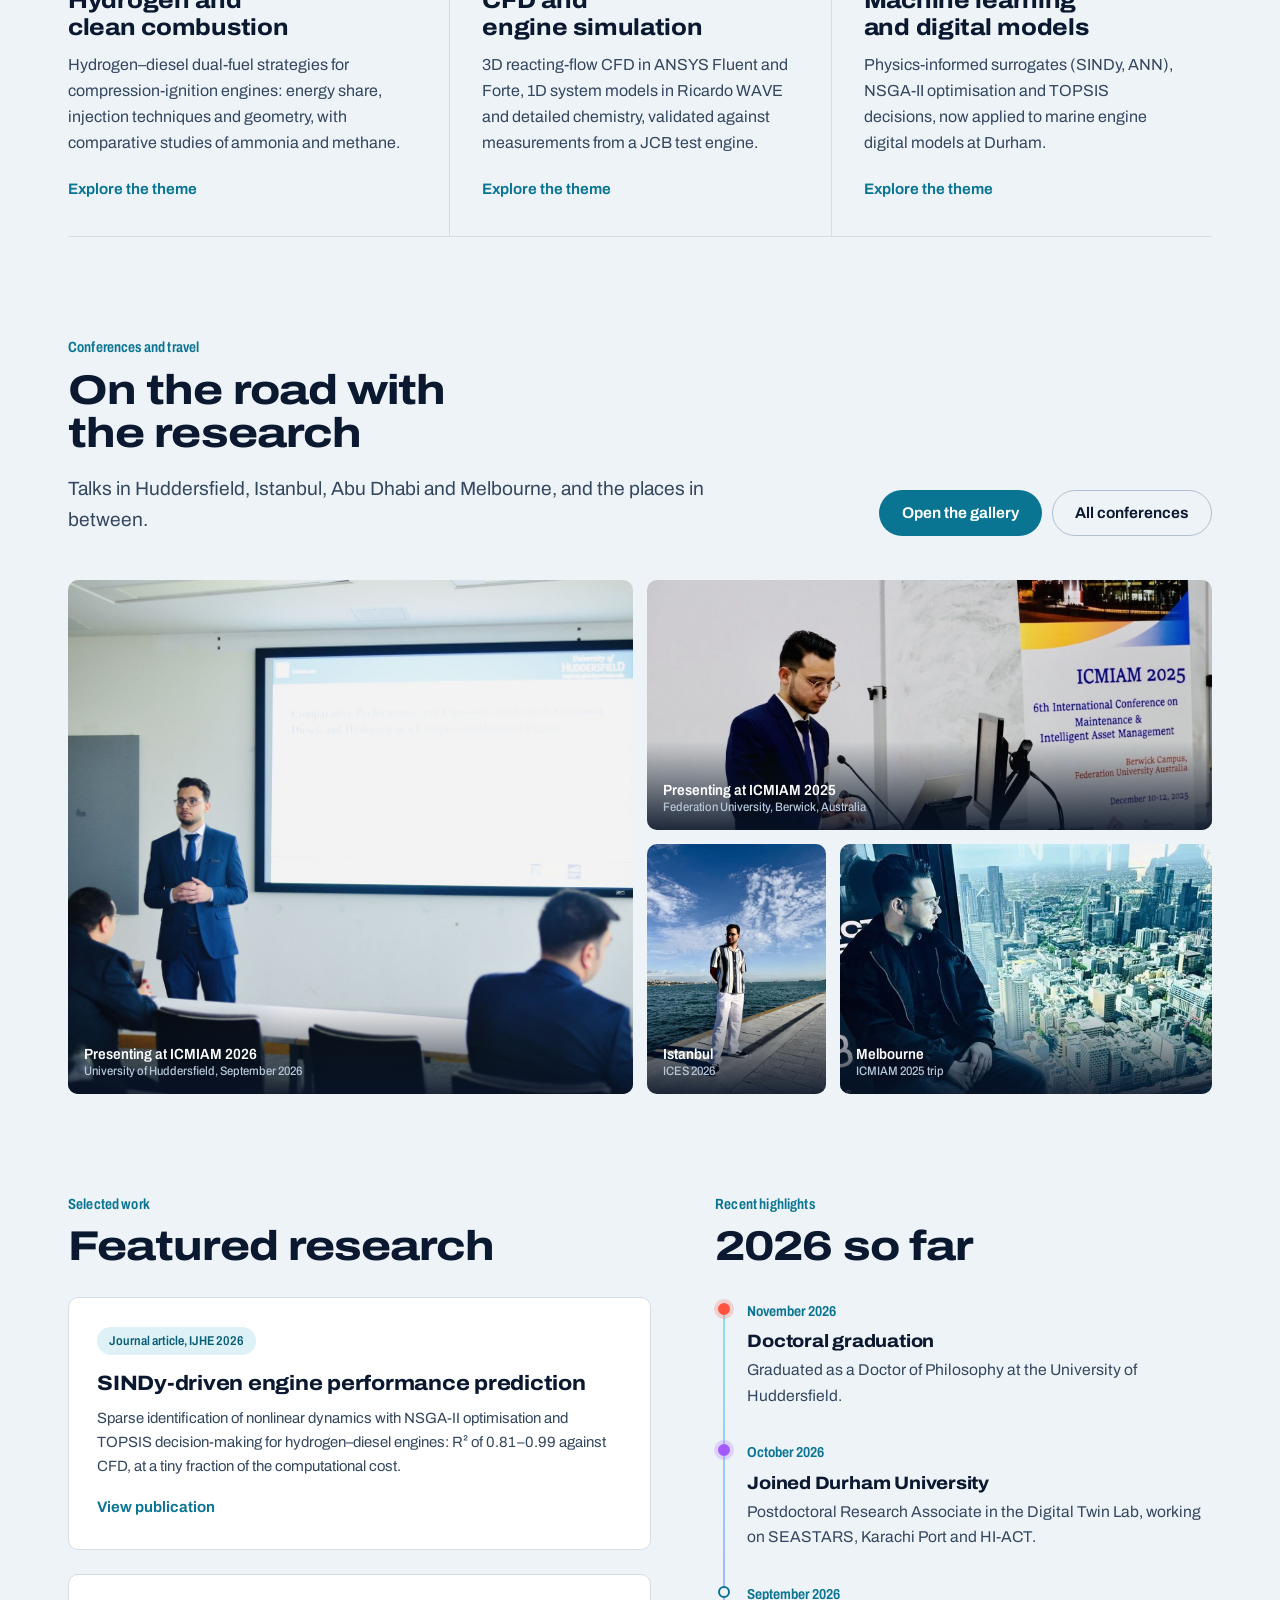
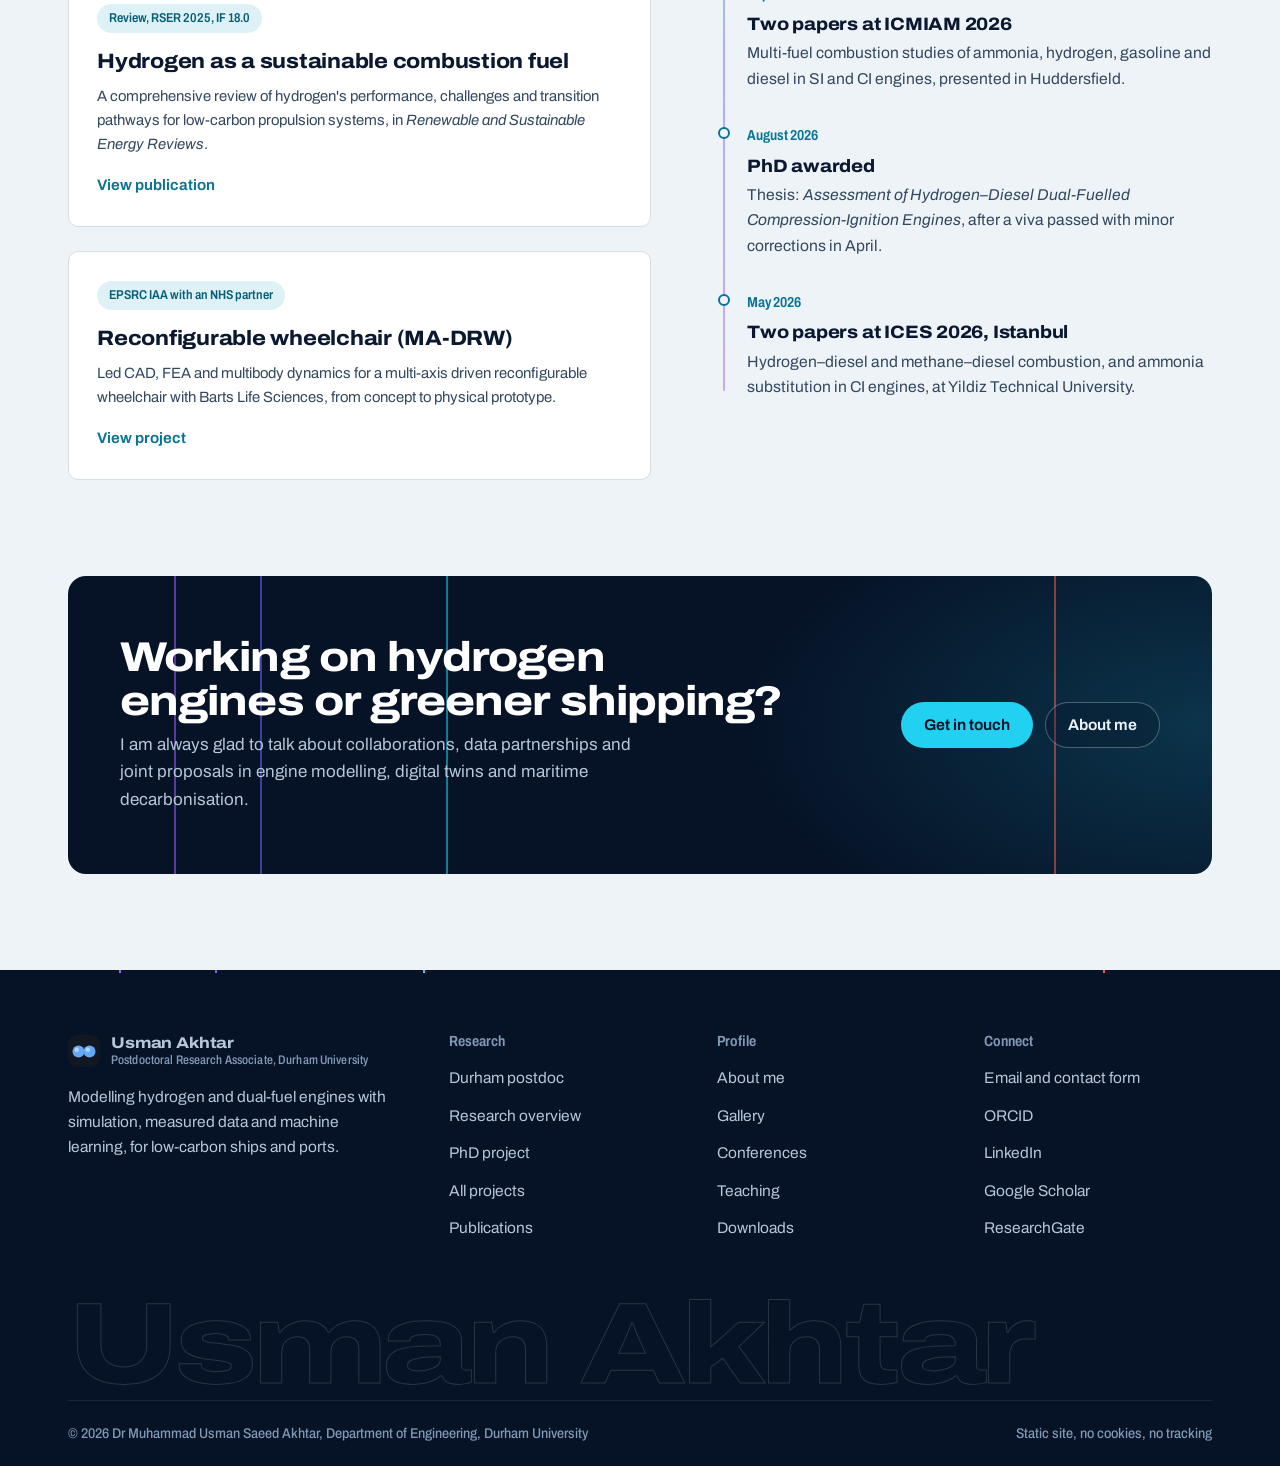
==== commit 1b480b97: "Clarify my role on Durham projects" ====
--- a/index.html
+++ b/index.html
@@ -95,7 +95,7 @@
     <div class="hero-foot">
       <div class="readout"><b>8</b><span>Q1 journal papers, 7 as first author</span></div>
       <div class="readout"><b>9</b><span>Conference papers in 4 countries</span></div>
-      <div class="readout"><b>3</b><span>Funded projects at Durham: EU, GIZ, EPSRC</span></div>
+      <div class="readout"><b>3</b><span>Research projects I work on at Durham: EU, GIZ, EPSRC</span></div>
       <div class="readout"><b>&pound;61k+</b><span>Competitive PhD funding secured</span></div>
       <button class="video-toggle" type="button" aria-pressed="false">
         <svg class="vt-pause" width="12" height="12" viewBox="0 0 24 24" fill="currentColor" aria-hidden="true"><path d="M6 4h4v16H6zM14 4h4v16h-4z"/></svg>
--- a/css/styles.css
+++ b/css/styles.css
@@ -608,7 +608,7 @@
 }
 
 /* ---------- 23. Durham page ---------- */
-.facts { display: grid; grid-template-columns: repeat(3, auto); justify-content: start; margin-top: 34px; border-top: 1px solid rgba(255,255,255,.14); }
+.facts { display: grid; grid-template-columns: repeat(4, auto); justify-content: start; margin-top: 34px; border-top: 1px solid rgba(255,255,255,.14); }
 .facts div { padding: 18px 40px 0 0; }
 .facts div + div { border-left: 1px solid rgba(255,255,255,.12); padding-left: 40px; }
 .facts b { display: block; color: #fff; font: 700 1.05rem/1.3 var(--font); font-stretch: 105%; }
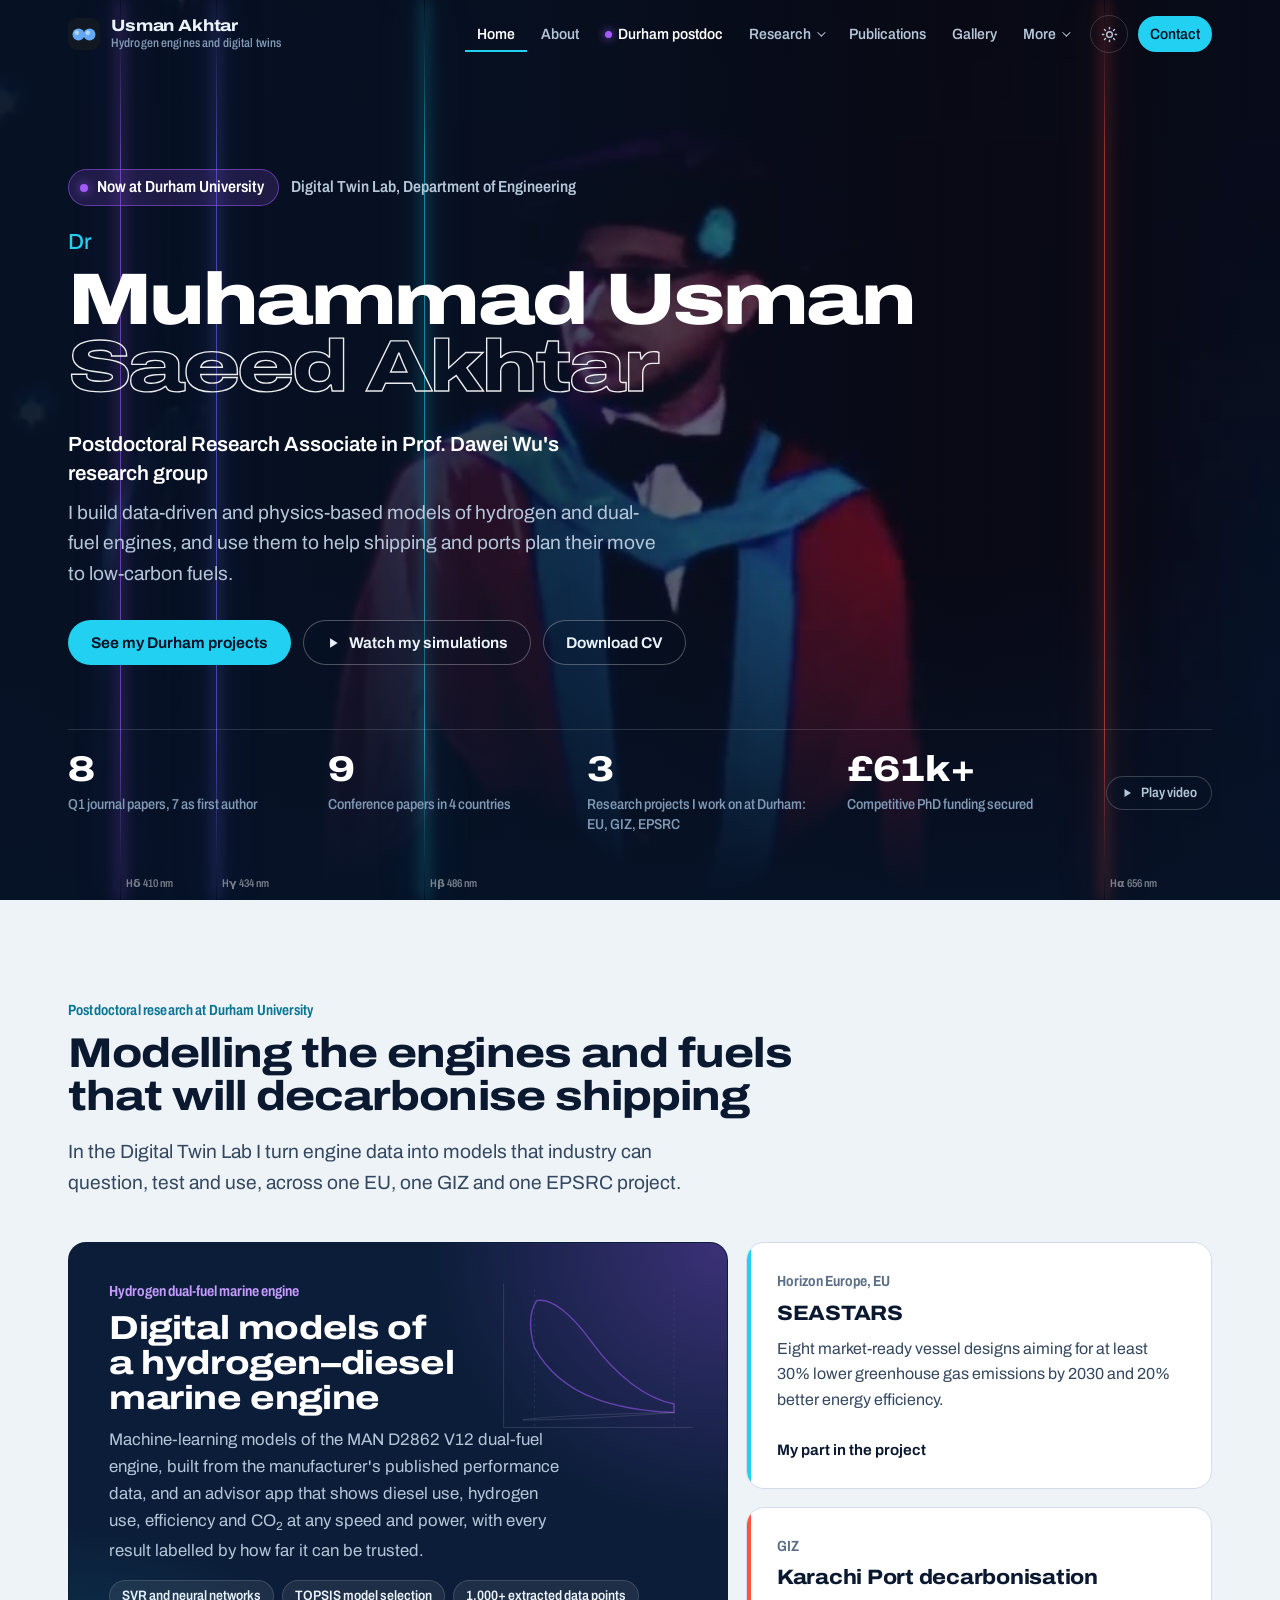
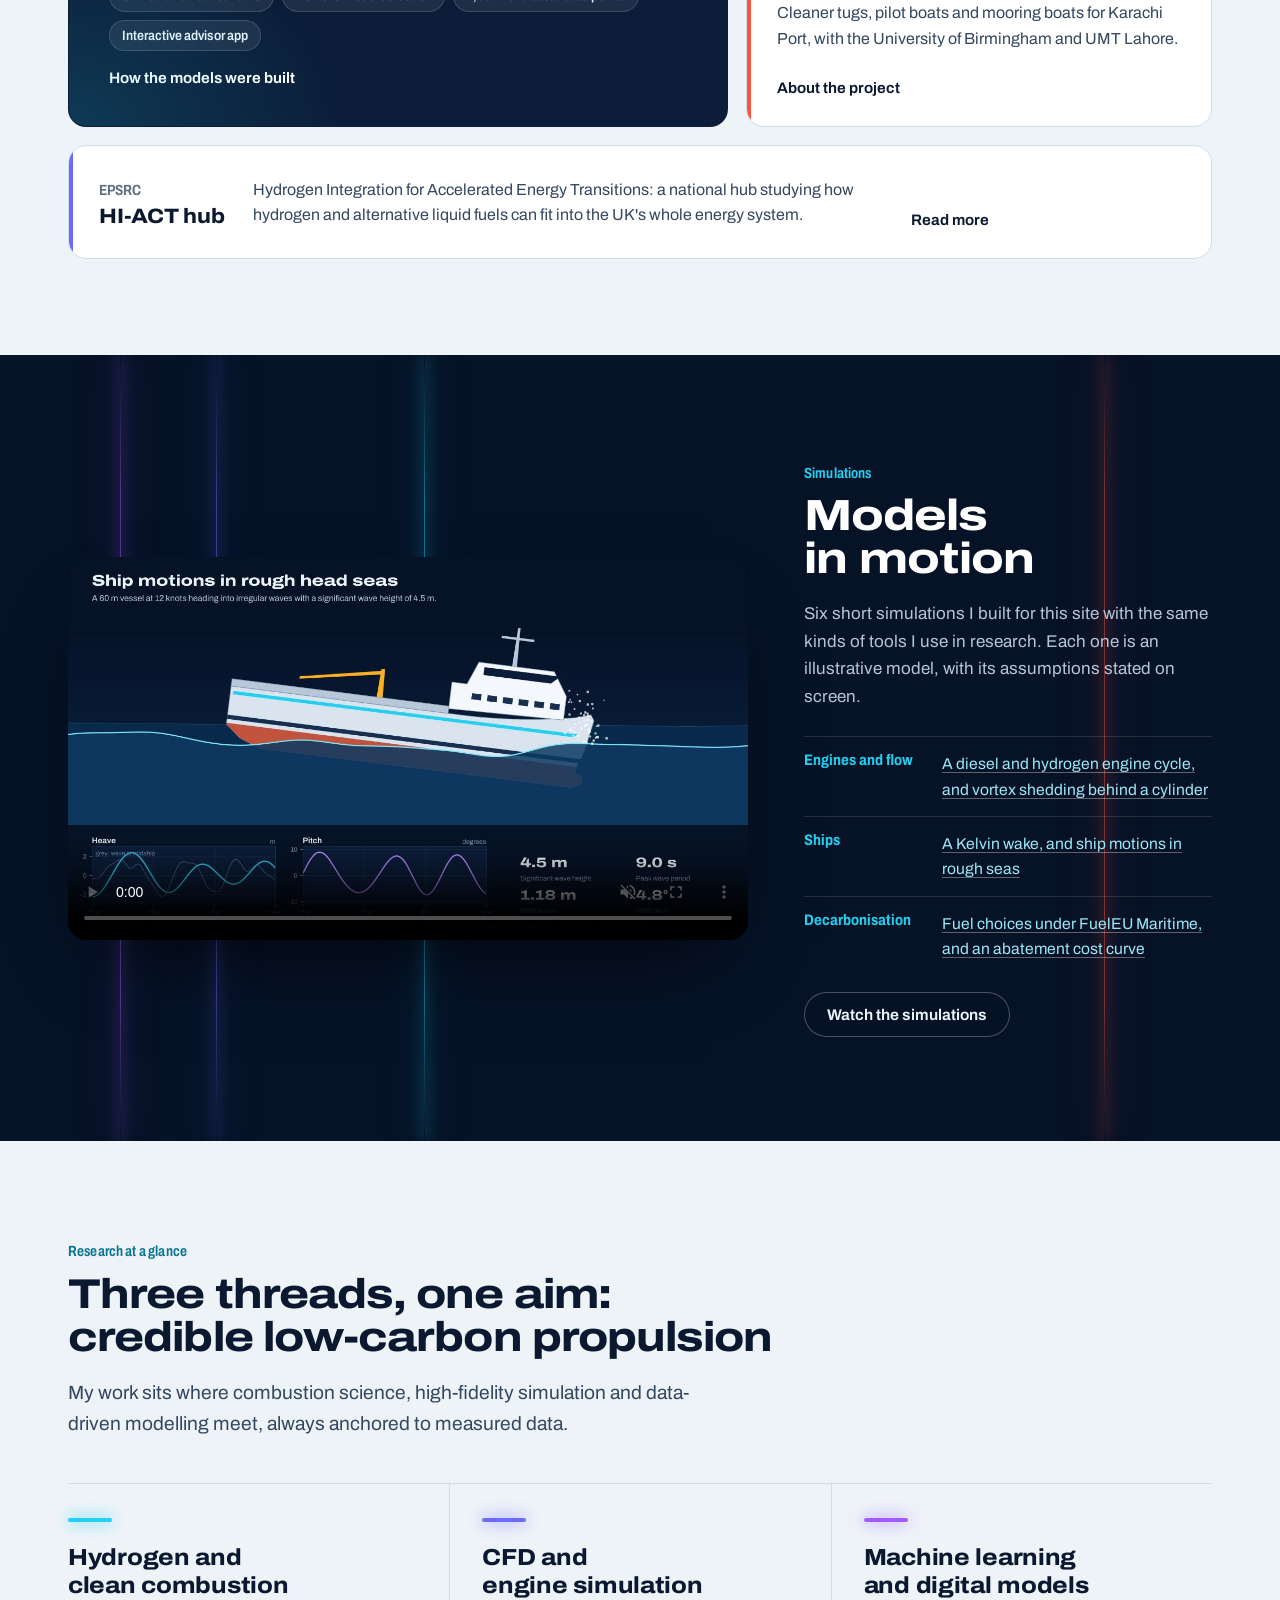
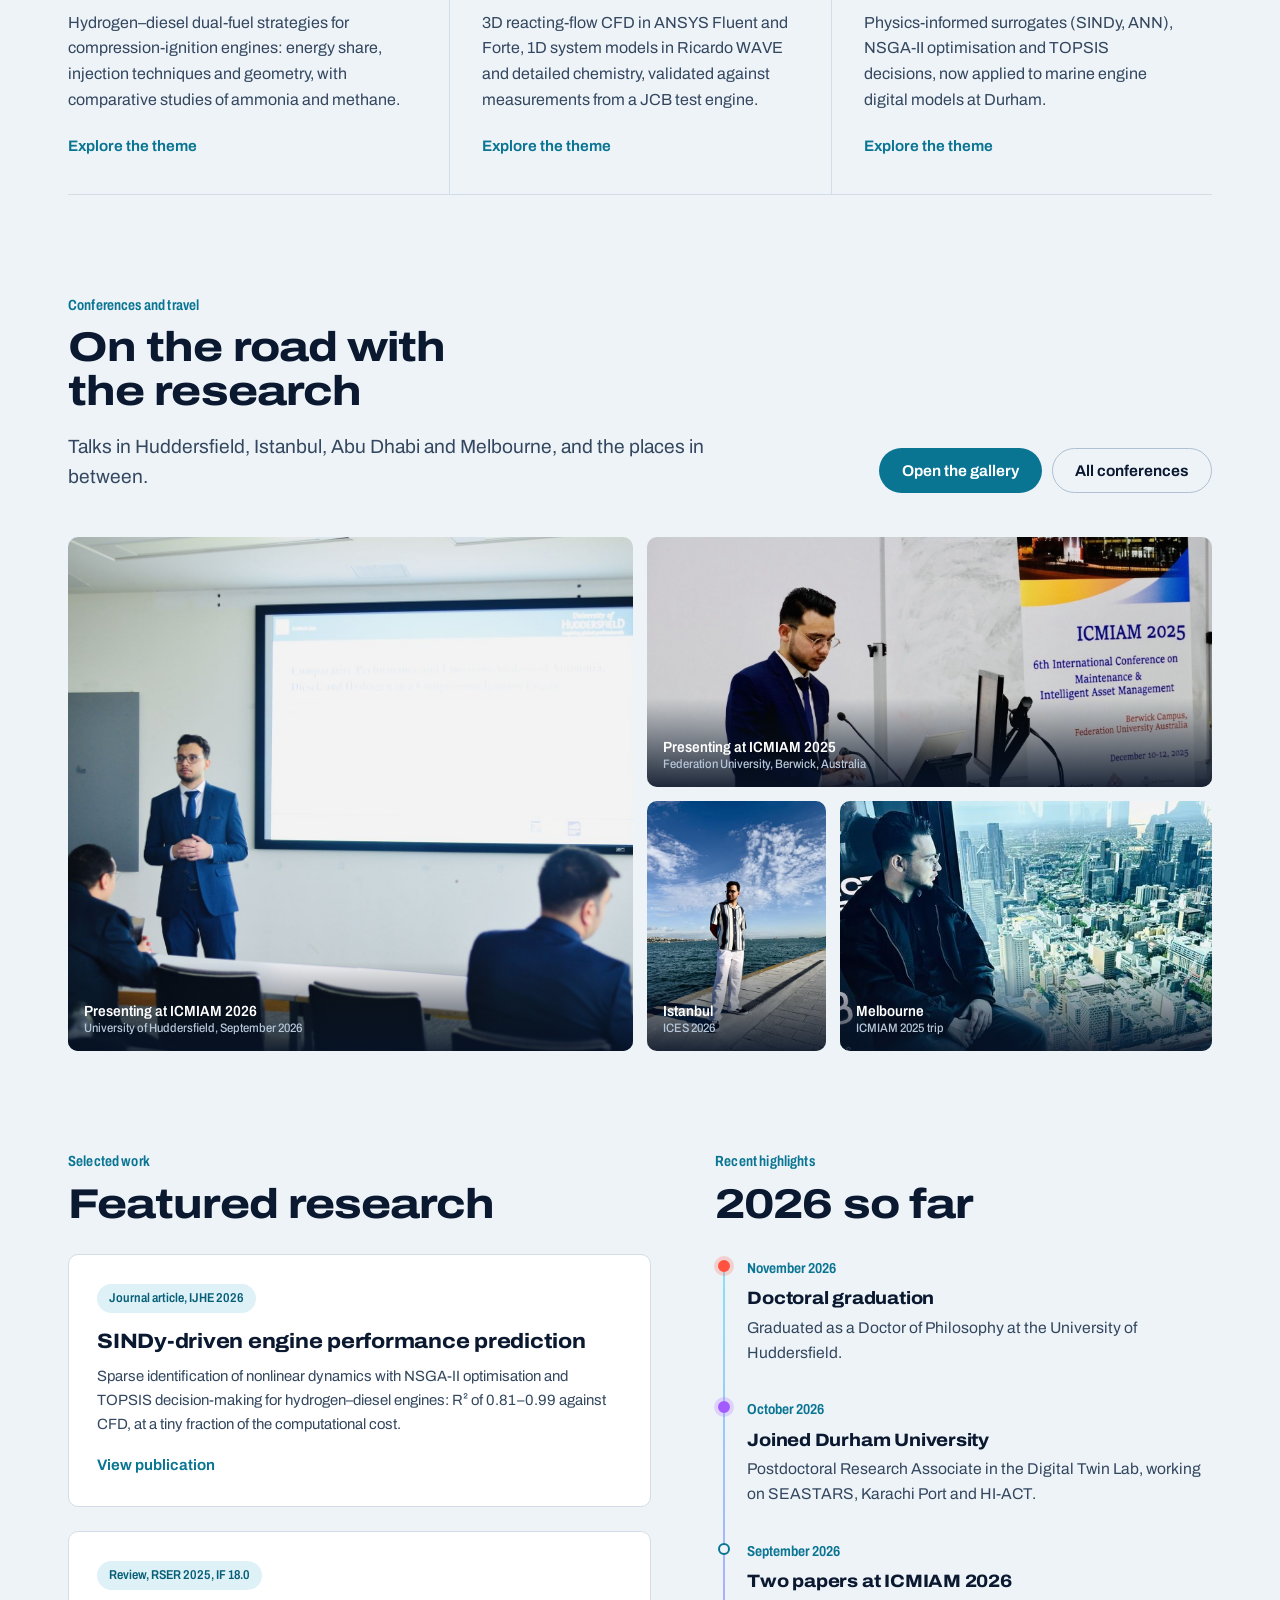
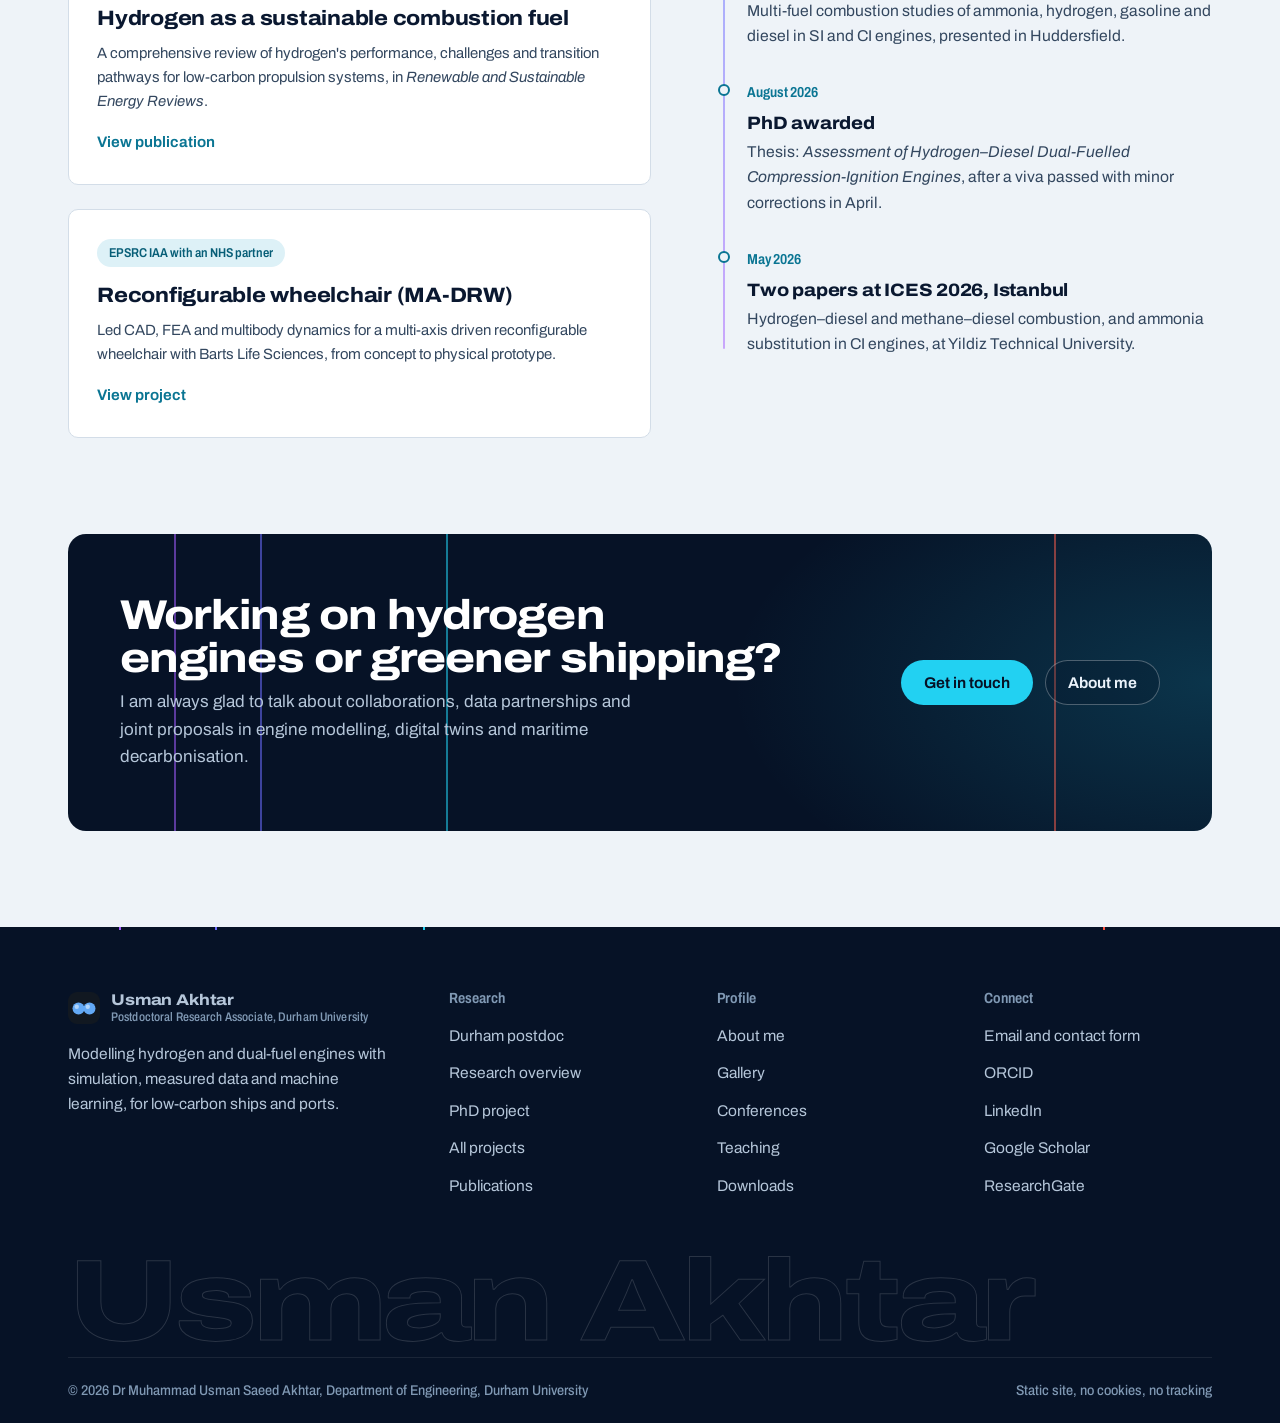
==== commit 6eebefaf: "Add simulation animations and remove graduation film" ====
--- a/index.html
+++ b/index.html
@@ -86,9 +86,9 @@
     <p class="lead">I build data-driven and physics-based models of hydrogen and dual-fuel engines, and use them to help shipping and ports plan their move to low-carbon fuels.</p>
     <div class="hero-ctas">
       <a class="btn btn-primary" href="durham.html">See my Durham projects</a>
-      <a class="btn btn-ghost" href="#film">
+      <a class="btn btn-ghost" href="#models">
         <svg width="14" height="14" viewBox="0 0 24 24" fill="currentColor" aria-hidden="true"><path d="M7 4v16l13-8z"/></svg>
-        Watch my graduation film
+        Watch my simulations
       </a>
       <a class="btn btn-ghost" href="assets/downloads/Muhammad-Usman-Saeed-Akhtar-CV.pdf" download>Download CV</a>
     </div>
@@ -151,26 +151,24 @@
   </div>
 </section>
 
-<section class="night film-band" id="film" aria-labelledby="film-title">
+<section class="night film-band" id="models" aria-labelledby="models-title">
   <div class="spectra" aria-hidden="true"><i></i><i></i><i></i><i></i></div>
   <div class="wrap film-grid">
     <div class="film-frame">
-      <img src="assets/video/graduation-film-poster.jpg" alt="Usman in red and blue doctoral robes on stage at his University of Huddersfield graduation" loading="lazy" width="1280" height="720">
-      <button class="play" type="button" data-inline-video="assets/video/graduation-film-720.mp4" aria-label="Play the graduation film, about one minute, with sound">
-        <span><svg width="30" height="30" viewBox="0 0 24 24" fill="currentColor" aria-hidden="true"><path d="M8 5v14l11-7z"/></svg></span>
-        <em>Play film, 1 min, sound on</em>
-      </button>
+      <video muted loop playsinline preload="none" data-demo poster="assets/video/ship-motions-poster.jpg" aria-label="Animation of a ship heaving and pitching in rough head seas, with live heave and pitch traces">
+        <source src="assets/video/ship-motions.mp4" type="video/mp4">
+      </video>
     </div>
     <div>
-      <p class="eyebrow">Graduation film</p>
-      <h2 class="film-title" id="film-title">From Bachelor's to PhD</h2>
-      <p>Two graduations, four years apart, at the same university. A one-minute film of the day I graduated as a Doctor of Philosophy, cut together with the day I finished my BEng.</p>
+      <p class="eyebrow">Simulations</p>
+      <h2 class="film-title" id="models-title">Models in motion</h2>
+      <p>Six short simulations I built for this site with the same kinds of tools I use in research. Each one is an illustrative model, with its assumptions stated on screen.</p>
       <ul class="journey">
-        <li><b>July 2022</b><span>BEng (Hons) Mechanical Engineering, First Class</span></li>
-        <li><b>August 2026</b><span>PhD awarded for research on hydrogen&ndash;diesel dual-fuel engines</span></li>
-        <li><b>November 2026</b><span>Doctoral graduation, University of Huddersfield</span></li>
+        <li><b>Engines and flow</b><span><a href="research.html#simulations">A diesel and hydrogen engine cycle, and vortex shedding behind a cylinder</a></span></li>
+        <li><b>Ships</b><span><a href="durham.html#marine-models">A Kelvin wake, and ship motions in rough seas</a></span></li>
+        <li><b>Decarbonisation</b><span><a href="durham.html#decarbonisation-demos">Fuel choices under FuelEU Maritime, and an abatement cost curve</a></span></li>
       </ul>
-      <a class="btn btn-ghost" href="gallery.html">See all photos and clips</a>
+      <a class="btn btn-ghost" href="durham.html#decarbonisation-demos">Watch the simulations</a>
     </div>
   </div>
 </section>
--- a/css/styles.css
+++ b/css/styles.css
@@ -712,3 +712,20 @@
 /* fixes */
 .nav-links a.btn[aria-current="page"] { box-shadow: none; border-radius: 999px; }
 .clip-sm { aspect-ratio: 4 / 3; }
+
+/* ---------- 27. Simulation demos ---------- */
+.demo { margin: 0; }
+.demo video { width: 100%; aspect-ratio: 16 / 9; display: block; border-radius: var(--radius); background: var(--abyss); box-shadow: 0 30px 60px -36px rgba(0,0,0,.6); cursor: pointer; }
+.film-frame video[data-demo] { cursor: pointer; }
+video[data-demo]:focus-visible { outline: 2px solid var(--h-beta); outline-offset: 3px; }
+.demo figcaption { margin-top: 14px; font-size: .97rem; color: var(--ink-2); max-width: 62ch; }
+.demo figcaption b { color: var(--ink); }
+.journey a { color: var(--night-ink); text-decoration: underline; text-decoration-color: rgba(255,255,255,.35); text-underline-offset: 3px; }
+.journey a:hover { color: #fff; text-decoration-color: currentColor; }
+.films.films-3 { grid-template-columns: 2fr 1fr; }
+@media (max-width: 960px) { .films.films-3 { grid-template-columns: 1fr 1fr; } }
+.demo-expand { display: inline-flex; align-items: center; gap: 8px; margin-top: 12px; padding: 8px 14px; border-radius: 999px; border: 1px solid var(--line-strong); background: transparent; color: var(--ink); font: 600 .9rem/1 var(--font); cursor: pointer; transition: border-color .2s ease, color .2s ease; }
+.demo-expand:hover { border-color: var(--h-beta); }
+.demo-expand:focus-visible { outline: 2px solid var(--h-beta); outline-offset: 3px; }
+.demo-stack { grid-template-columns: 1fr; gap: 64px; }
+.demo-stack .demo figcaption { max-width: 76ch; }
